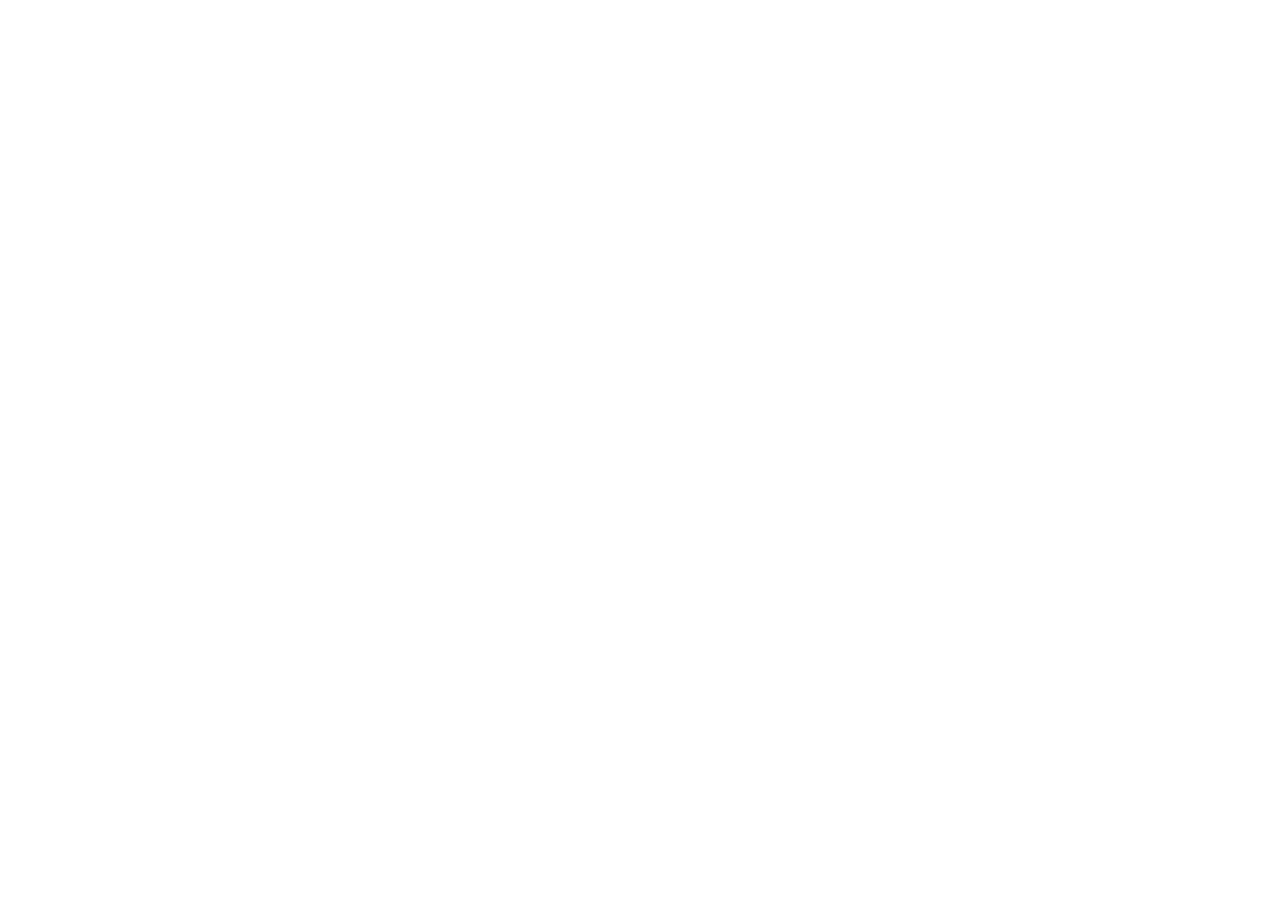
==== index.html @ 8ad17ab9 "Fix closing HTML tag for index.html" ====
<!DOCTYPE html>
    <html lang="en">
    <head>
        <meta charset="UTF-8">
        <meta name="viewport" content="width=device-width, initial-scale=1.0">

        <!--==================== UNICONS ====================-->
        
        
        <!--==================== SWIPER CSS ====================-->
        <link rel="stylesheet" href="">
        
        <!--==================== CSS ====================-->
        <link rel="stylesheet" href="">

        <title>Responsive Portfolio Website</title>
    </head>
    <body>
        <!--==================== HEADER ====================-->
        <header class="header" id="header">
            
        </header>

        <!--==================== MAIN ====================-->
        <main class="main">
            <!--==================== HOME ====================-->
            <section class="home section" id="home">
                
            </section>

            <!--==================== ABOUT ====================-->
            <section class="about section" id="about">
                
            </section>

            <!--==================== SKILLS ====================-->
            <section class="skills section" id="skills">

            </section>

            <!--==================== QUALIFICATION ====================-->
            <section class="qualification section">

            </section>

            <!--==================== SERVICES ====================-->
            <section class="services section" id="services">
                
            </section>

            <!--==================== PORTFOLIO ====================-->
            <section class="portfolio section" id="portfolio">
                
            </section>

            <!--==================== PROJECT IN MIND ====================-->
            <section class="project section">

            </section>

            <!--==================== TESTIMONIAL ====================-->
            <section class="testimonial section">
                
            </section>

            <!--==================== CONTACT ME ====================-->
            <section class="contact section" id="contact">

            </section>
        </main>

        <!--==================== FOOTER ====================-->
        <footer class="footer">
         
        </footer>
        
        <!--==================== SCROLL TOP ====================-->
        

        <!--==================== SWIPER JS ====================-->
        <script src=""></script>

        <!--==================== MAIN JS ====================-->
        <script src=""></script>
    </body>
</html>
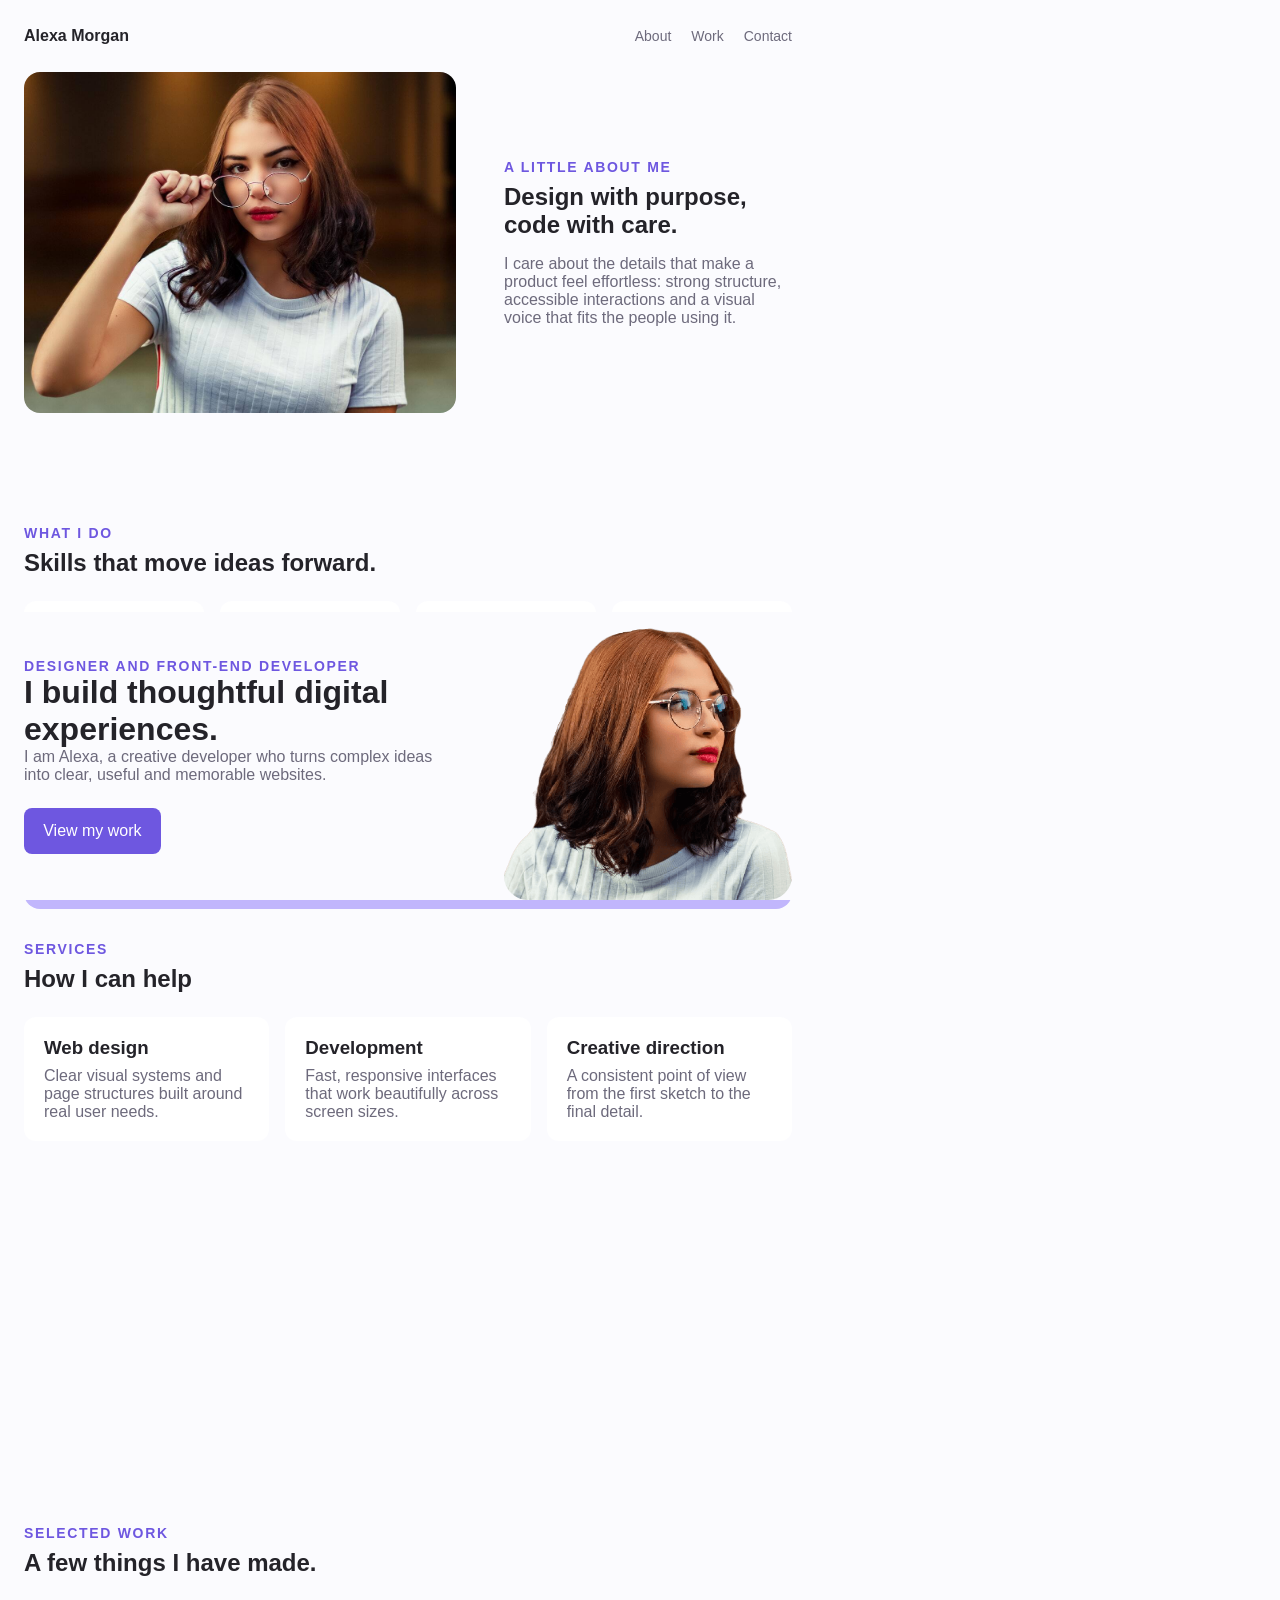
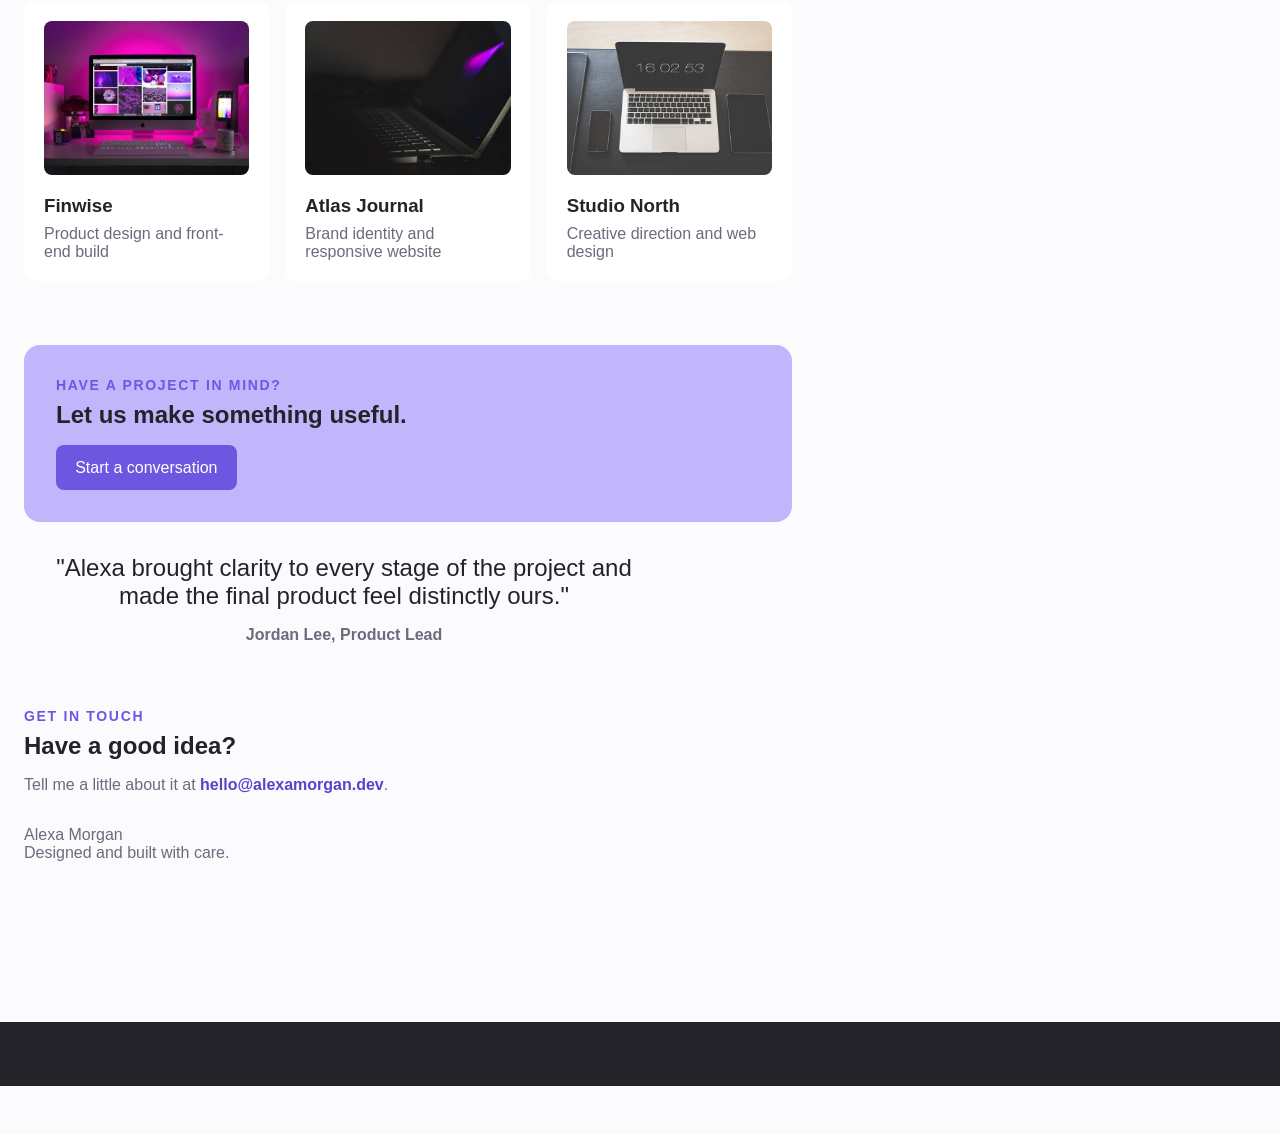
==== commit 4c6fdcc5: "Add sample portfolio page" ====
--- a/index.html
+++ b/index.html
@@ -4,33 +4,33 @@
         <meta charset="UTF-8">
         <meta name="viewport" content="width=device-width, initial-scale=1.0">
 
-        <!--==================== UNICONS ====================-->
-        
-        
         <!--==================== SWIPER CSS ====================-->
-        <link rel="stylesheet" href="">
+        <link rel="stylesheet" href="assets/css/swiper-bundle.min.css">
         
         <!--==================== CSS ====================-->
-        <link rel="stylesheet" href="">
-
+        <link rel="stylesheet" href="assets/css/styles.css">
+            <nav class="nav container">
+                <a class="nav__logo" href="#home">Alexa Morgan</a>
+                <div class="nav__menu"><a href="#about">About</a><a href="#work">Work</a><a href="#contact">Contact</a></div>
+            </nav>
         <title>Responsive Portfolio Website</title>
     </head>
     <body>
         <!--==================== HEADER ====================-->
         <header class="header" id="header">
-            
+                <div class="container home__content"><div><p class="eyebrow">Designer and front-end developer</p><h1>I build thoughtful digital experiences.</h1><p class="intro">I am Alexa, a creative developer who turns complex ideas into clear, useful and memorable websites.</p><a class="button" href="#work">View my work</a></div><img class="home__image" src="assets/img/perfil.png" alt="Portrait of Alexa Morgan"></div>
         </header>
-
+                <div class="container split"><img src="assets/img/about.jpg" alt="Alexa working at a desk"><div><p class="eyebrow">A little about me</p><h2>Design with purpose, code with care.</h2><p>I care about the details that make a product feel effortless: strong structure, accessible interactions and a visual voice that fits the people using it.</p></div></div>
         <!--==================== MAIN ====================-->
         <main class="main">
             <!--==================== HOME ====================-->
             <section class="home section" id="home">
-                
+                    <div class="container"><p class="eyebrow">What I do</p><h2>Skills that move ideas forward.</h2><div class="skill-list"><span>UI design</span><span>Front-end development</span><span>Design systems</span><span>Responsive layouts</span></div></div>
             </section>
-
+                <div class="container callout"><p class="eyebrow">Experience</p><h2>Five years making the web feel more human.</h2><p>From early concepts to polished launches, I collaborate with teams to turn promising ideas into products people enjoy using.</p></div>
             <!--==================== ABOUT ====================-->
             <section class="about section" id="about">
-                
+                <div class="container"><p class="eyebrow">Services</p><h2>How I can help</h2><div class="service-grid"><article><h3>Web design</h3><p>Clear visual systems and page structures built around real user needs.</p></article><article><h3>Development</h3><p>Fast, responsive interfaces that work beautifully across screen sizes.</p></article><article><h3>Creative direction</h3><p>A consistent point of view from the first sketch to the final detail.</p></article></div></div>
             </section>
 
             <!--==================== SKILLS ====================-->
@@ -49,18 +49,18 @@
             </section>
 
             <!--==================== PORTFOLIO ====================-->
-            <section class="portfolio section" id="portfolio">
-                
+            <section class="portfolio section" id="work">
+                <div class="container"><p class="eyebrow">Selected work</p><h2>A few things I have made.</h2><div class="project-grid"><article><img src="assets/img/portfolio1.jpg" alt="Mobile finance dashboard project"><h3>Finwise</h3><p>Product design and front-end build</p></article><article><img src="assets/img/portfolio2.jpg" alt="Travel planning website project"><h3>Atlas Journal</h3><p>Brand identity and responsive website</p></article><article><img src="assets/img/portfolio3.jpg" alt="Creative studio website project"><h3>Studio North</h3><p>Creative direction and web design</p></article></div></div>
             </section>
-
+                <div class="container callout"><p class="eyebrow">Have a project in mind?</p><h2>Let us make something useful.</h2><a class="button" href="#contact">Start a conversation</a></div>
             <!--==================== PROJECT IN MIND ====================-->
             <section class="project section">
-
+                <div class="container quote"><p>"Alexa brought clarity to every stage of the project and made the final product feel distinctly ours."</p><strong>Jordan Lee, Product Lead</strong></div>
             </section>
-
+                <div class="container contact-box"><p class="eyebrow">Get in touch</p><h2>Have a good idea?</h2><p>Tell me a little about it at <a href="mailto:hello@alexamorgan.dev">hello@alexamorgan.dev</a>.</p></div>
             <!--==================== TESTIMONIAL ====================-->
             <section class="testimonial section">
-                
+                    <div class="container"><p>Alexa Morgan</p><p>Designed and built with care.</p></div>
             </section>
 
             <!--==================== CONTACT ME ====================-->
@@ -78,9 +78,9 @@
         
 
         <!--==================== SWIPER JS ====================-->
-        <script src=""></script>
+        <script src="assets/js/swiper-bundle.min.js"></script>
 
         <!--==================== MAIN JS ====================-->
-        <script src=""></script>
+        <script src="assets/js/main.js"></script>
     </body>
 </html>
--- a/assets/css/styles.css
+++ b/assets/css/styles.css
@@ -0,0 +1,257 @@
+/*==================== GOOGLE FONTS ====================*/
+@import url("https://fonts.googleapis.com/css2?family=Poppins:wght@400;500;600&display=swap");
+
+/*==================== VARIABLES CSS ====================*/
+:root {
+    --header-height: 3rem;
+
+    /*========== Colors ==========*/
+    /* Change favorite color */
+    --hue-color: 250; /*Purple 250 - Green 142 - Blue 230 - Pink 340*/
+
+    /* HSL color mode */
+    --first-color: hsl(var(--hue-color), 69%, 61%);
+    --first-color-second: hsl(var(--hue-color), 69%, 61%);
+    --first-color-alt: hsl(var(--hue-color), 57%, 53%);
+    --first-color-lighter: hsl(var(--hue-color), 92%, 85%);
+    --title-color: hsl(var(--hue-color), 8%, 15%);
+    --text-color: hsl(var(--hue-color), 8%, 45%);
+    --text-color-light: hsl(var(--hue-color), 8%, 65%);
+    --input-color: hsl(var(--hue-color), 70%, 96%);
+    --body-color: hsl(var(--hue-color), 60%, 99%);
+    --container-color: #fff;
+    --scroll-bar-color: hsl(var(--hue-color), 12%, 90%);
+    --scroll-thumb-color: hsl(var(--hue-color), 12%, 80%);
+
+    /*========== Font and typography ==========*/
+    --body-font: 'Poppins', sans-serif;
+
+    /* .5rem = 8px, 1rem = 16px, 1.5rem = 24px ... */
+    --big-font-size: 2rem;
+    --h1-font-size: 1.5rem;
+    --h2-font-size: 1.25rem;
+    --h3-font-size: 1.125rem;
+    --normal-font-size: .938rem;
+    --small-font-size: .813rem;
+    --smaller-font-size: .75rem;
+
+    /*========== Font weight ==========*/
+    --font-medium: 500;
+    --font-semi-bold: 600;
+
+    /*========== Margenes Bottom ==========*/
+    /* .25rem = 4px, .5rem = 8px, .75rem = 12px ... */
+    --mb-0-25: .25rem;
+    --mb-0-5: .5rem;
+    --mb-0-75: .75rem;
+    --mb-1: 1rem;
+    --mb-1-5: 1.5rem;
+    --mb-2: 2rem;
+    --mb-2-5: 2.5rem;
+    --mb-3: 3rem;
+
+    /*========== z index ==========*/
+    --z-tooltip: 10;
+    --z-fixed: 100;
+    --z-modal: 1000;
+}
+
+/* Font size for large devices */
+@media screen and (min-width: 968px) {
+    :root {
+        --big-font-size: 3rem;
+        --h1-font-size: 2.25rem;
+        --h2-font-size: 1.5rem;
+        --h3-font-size: 1.25rem;
+        --normal-font-size: 1rem;
+        --small-font-size: .875rem;
+        --smaller-font-size: .813rem;
+    }
+}
+
+/*========== Variables Dark theme ==========*/
+
+
+/*========== Button Dark/Light ==========*/
+
+
+/*==================== BASE ====================*/
+* {
+  box-sizing: border-box;
+  padding: 0;
+  margin: 0;
+}
+
+html {
+  scroll-behavior: smooth;
+}
+
+body {
+  margin: 0 0 var(--header-height) 0;
+  font-family: var(--body-font);
+  font-size: var(--normal-font-size);
+  background-color: var(--body-color);
+  color: var(--text-color);
+}
+
+h1, h2, h3, h4 {
+  color: var(--title-color);
+  font-weight: var(--font-semi-bold);
+}
+
+ul {
+  list-style: none;
+}
+
+a {
+  text-decoration: none;
+}
+
+img {
+  max-width: 100%;
+  height: auto;
+}
+
+/*==================== REUSABLE CSS CLASSES ====================*/
+.section {
+  padding: 2rem 0 4rem;
+}
+
+.section__title {
+  font-size: var(--h1-font-size);
+  color: var(--title-color);
+}
+
+.section__subtitle {
+  display: block;
+  font-size: var(--small-font-size);
+  margin-bottom: var(--mb-3);
+}
+
+.section__title, 
+.section__subtitle {
+  text-align: center;
+}
+
+/*==================== LAYOUT ====================*/
+.container {
+  max-width: 768px;
+  margin-left: var(--mb-1-5);
+  margin-right: var(--mb-1-5);
+}
+
+.grid {
+  display: grid;
+  gap: 1.5rem;
+}
+
+.header {
+  width: 100%;
+  position: fixed;
+  bottom: 0;
+  left: 0;
+  z-index: var(--z-fixed);
+  background-color: var(--body-color);
+}
+
+.nav { display: flex; align-items: center; justify-content: space-between; min-height: 4.5rem; }
+.nav__logo { color: var(--title-color); font-weight: var(--font-semi-bold); }
+.nav__menu { display: flex; gap: 1.25rem; }
+.nav__menu a { color: var(--text-color); font-size: var(--small-font-size); }
+.home { padding-top: 7rem; }
+.home__content, .split { display: grid; grid-template-columns: 1.2fr .8fr; align-items: center; gap: 3rem; }
+.home h1 { max-width: 12ch; font-size: clamp(2.5rem, 7vw, 5rem); line-height: 1.04; margin: .5rem 0 1rem; }
+.intro { max-width: 34rem; margin-bottom: 1.5rem; }
+.eyebrow { color: var(--first-color); font-size: var(--small-font-size); font-weight: var(--font-semi-bold); text-transform: uppercase; letter-spacing: .12em; }
+.home__image { width: min(100%, 20rem); justify-self: end; border-radius: 1.5rem; }
+.button { display: inline-block; padding: .85rem 1.2rem; border-radius: .5rem; color: #fff; background: var(--first-color); font-weight: var(--font-medium); }
+.split img { width: 100%; border-radius: 1rem; }
+.split h2, .container > h2 { margin: .5rem 0 1rem; }
+.skill-list, .service-grid, .project-grid { display: grid; gap: 1rem; margin-top: 1.5rem; }
+.skill-list { grid-template-columns: repeat(4, 1fr); }
+.skill-list span, .service-grid article, .project-grid article { padding: 1.25rem; background: var(--container-color); border-radius: .75rem; }
+.service-grid { grid-template-columns: repeat(3, 1fr); }
+.service-grid h3, .project-grid h3 { margin-bottom: .5rem; }
+.project-grid { grid-template-columns: repeat(3, 1fr); }
+.project-grid img { width: 100%; aspect-ratio: 4 / 3; object-fit: cover; border-radius: .5rem; margin-bottom: 1rem; }
+.callout { padding: 2rem; border-radius: 1rem; background: var(--first-color-lighter); }
+.callout h2 { margin: .5rem 0 1rem; }
+.quote { text-align: center; max-width: 40rem; }
+.quote p { color: var(--title-color); font-size: var(--h2-font-size); margin-bottom: 1rem; }
+.contact-box a { color: var(--first-color-alt); font-weight: var(--font-semi-bold); }
+.footer { padding: 2rem 0; background: var(--title-color); color: #fff; }
+.footer .container { display: flex; justify-content: space-between; gap: 1rem; }
+
+@media screen and (max-width: 767px) {
+  .nav__menu { gap: .75rem; }
+  .home__content, .split { grid-template-columns: 1fr; }
+  .home__image { justify-self: start; max-width: 16rem; }
+  .skill-list, .service-grid, .project-grid { grid-template-columns: 1fr; }
+  .footer .container { display: block; }
+}
+
+/*==================== NAV ====================*/
+
+
+/* show menu */
+
+
+/* Active link */
+
+
+/* Change background header */
+
+
+/*==================== HOME ====================*/
+
+
+/*==================== BUTTONS ====================*/
+
+
+/*==================== ABOUT ====================*/
+
+
+/*==================== SKILLS ====================*/
+
+
+/*==================== QUALIFICATION ====================*/
+
+
+/*==================== SERVICES ====================*/
+
+
+/* Active Modal */
+
+
+/*==================== PORTFOLIO ====================*/
+
+
+/*==================== PROJECT IN MIND ====================*/
+
+
+/*==================== TESTIMONIAL ====================*/
+
+
+/*==================== CONTACT ME ====================*/
+
+
+/*==================== FOOTER ====================*/
+
+
+/*========== SCROLL UP ==========*/
+
+
+/* Show scroll */
+
+
+/*========== SCROLL BAR ==========*/
+
+
+/*==================== MEDIA QUERIES ====================*/
+/* For small devices */
+
+
+/* For medium devices */
+
+
+/* For large devices */
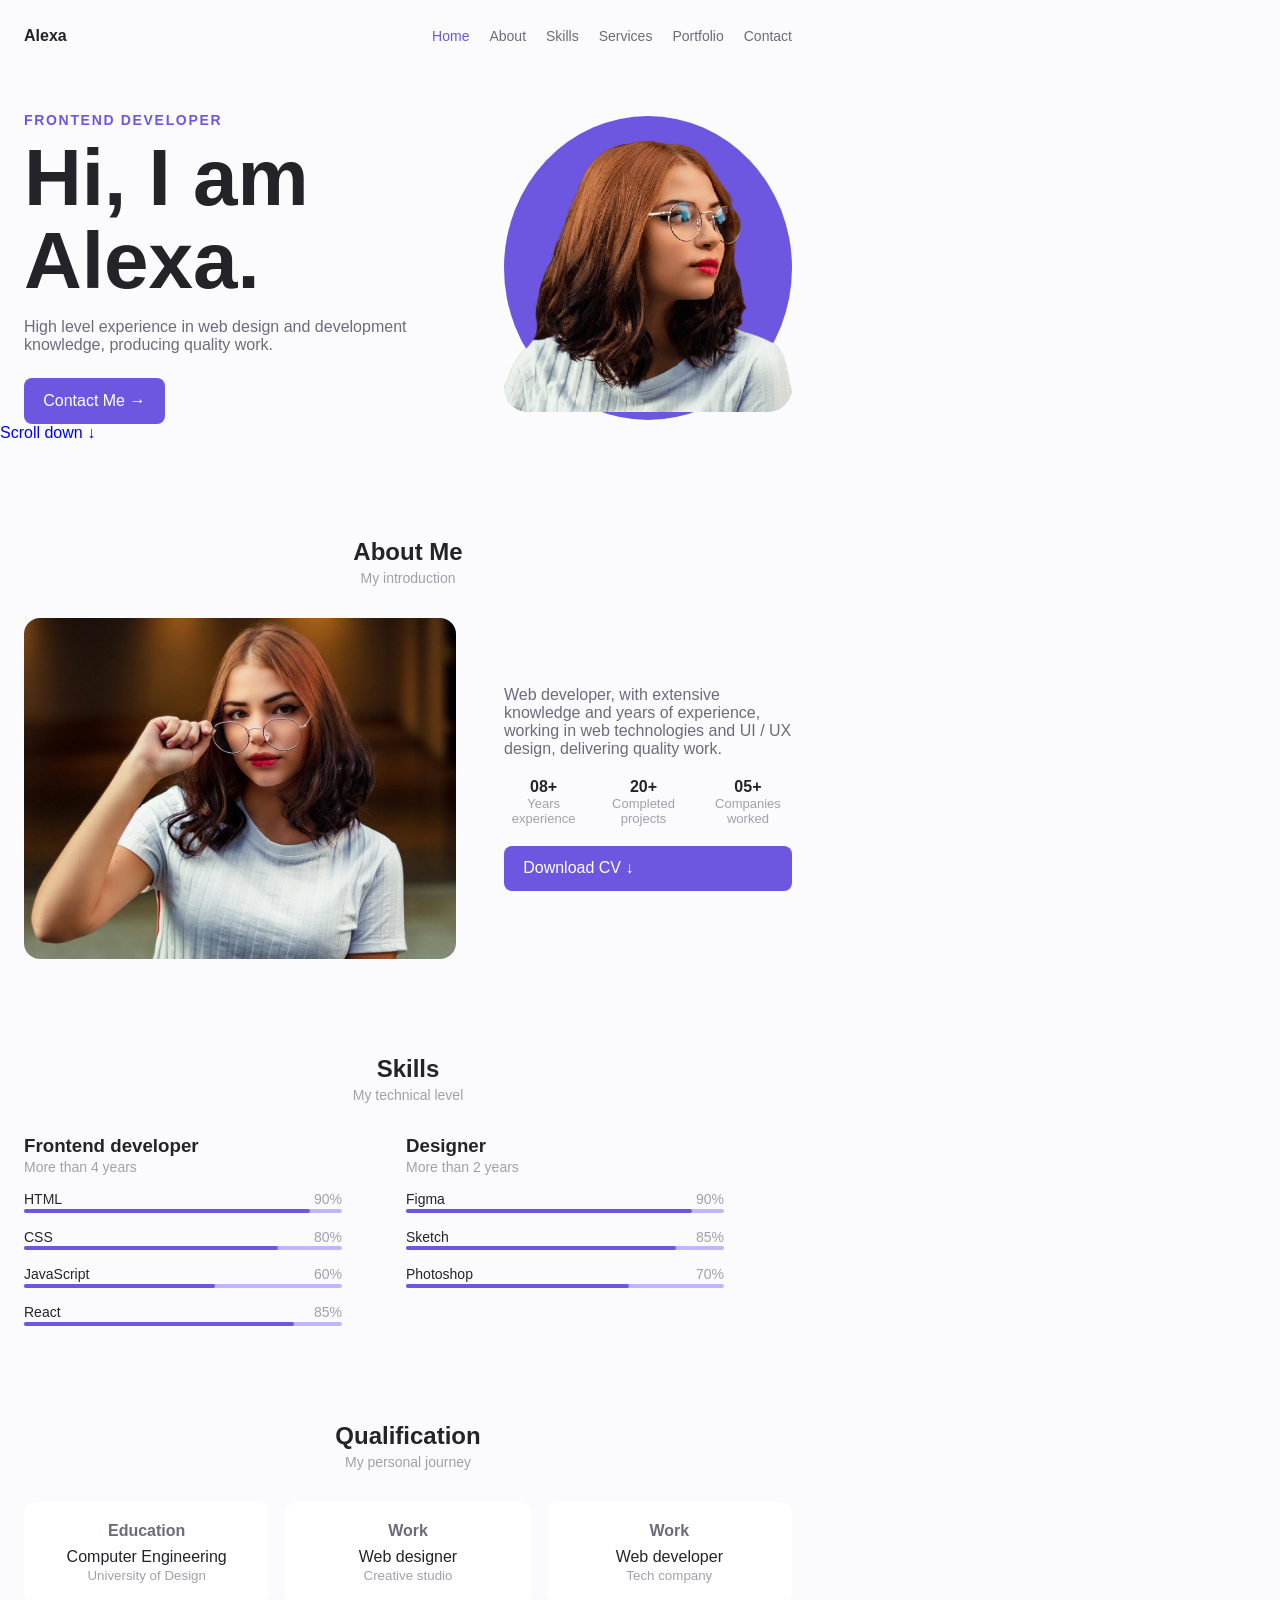
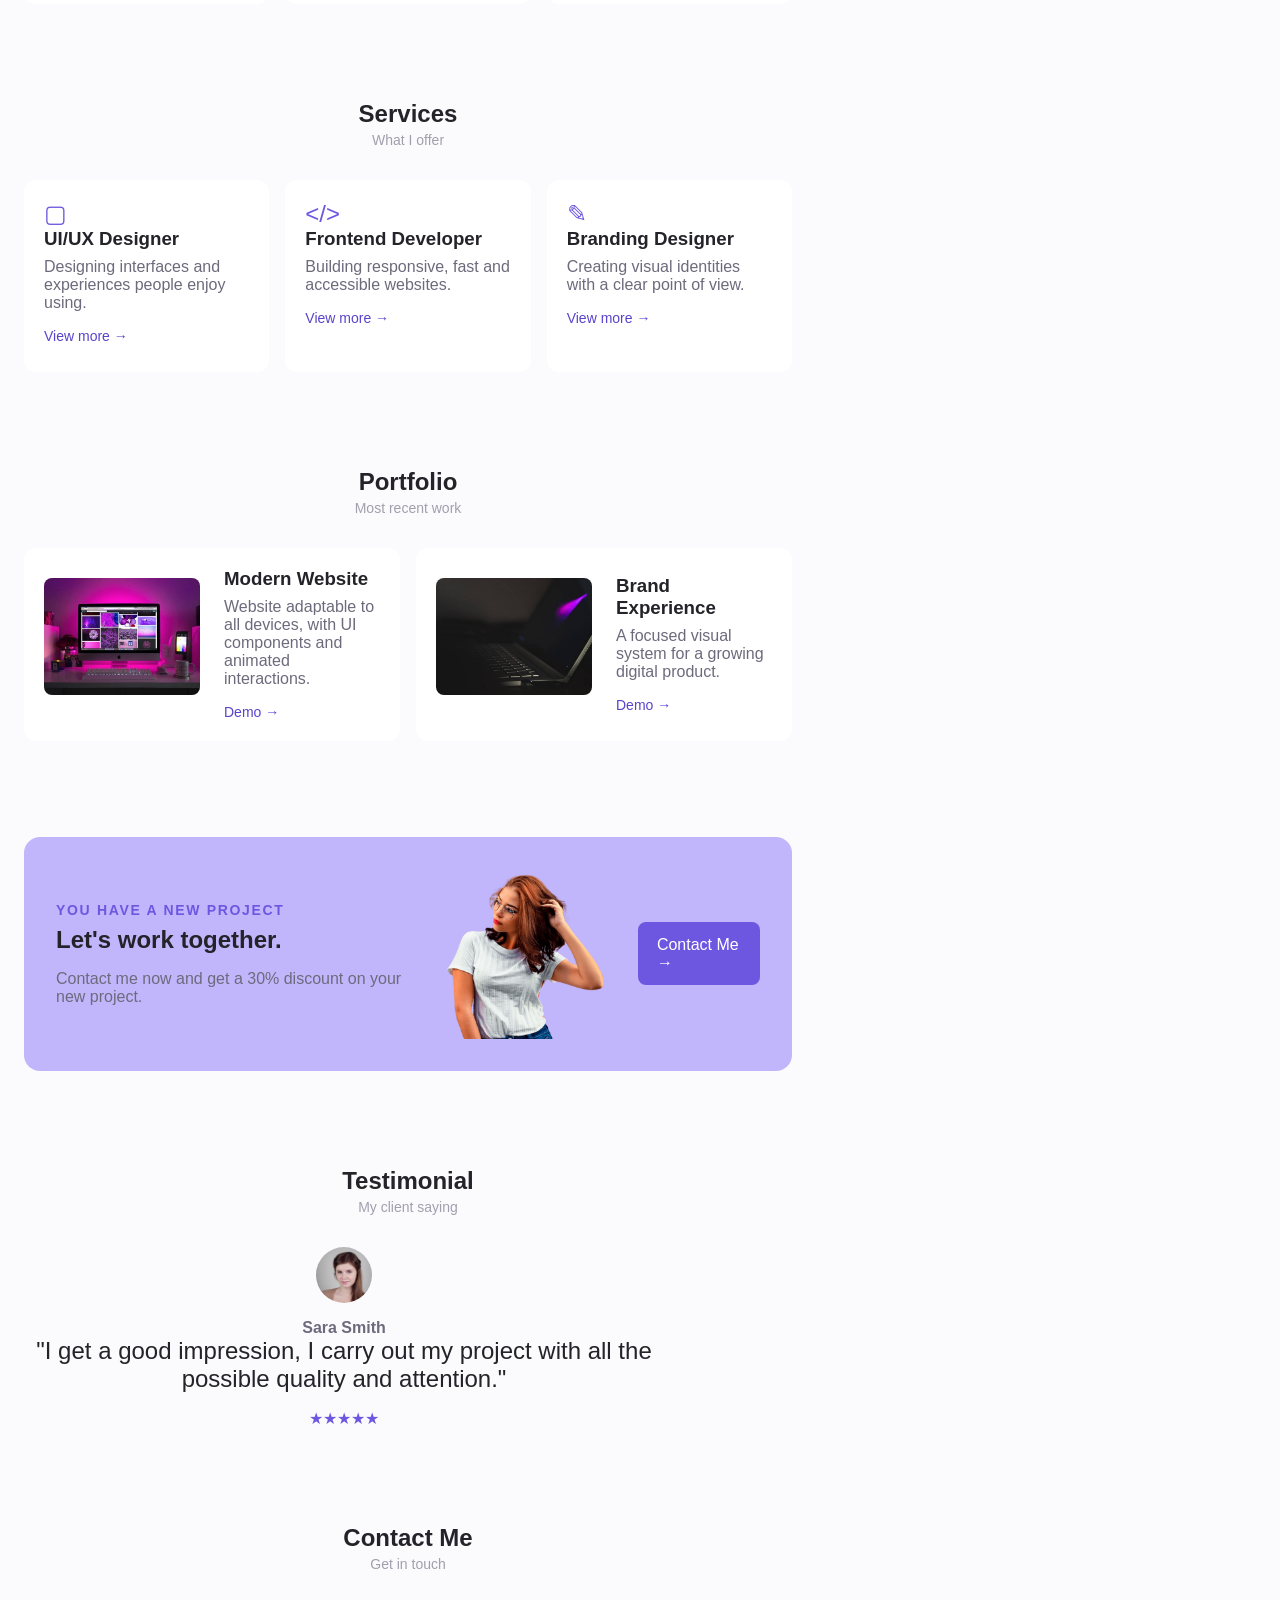
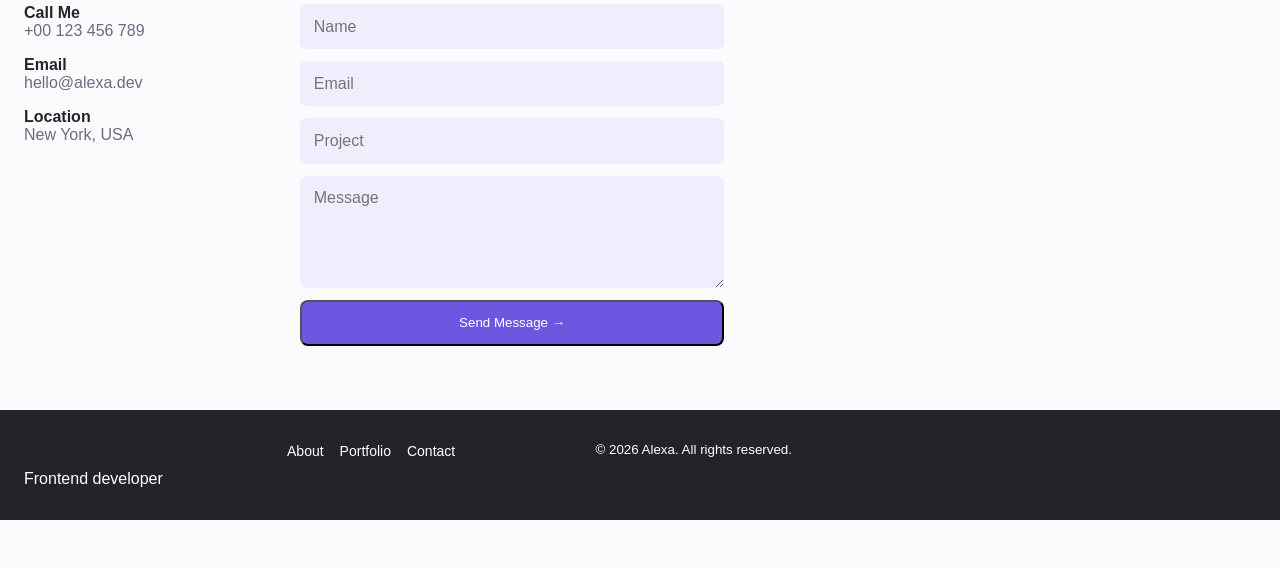
==== commit a4486901: "Match portfolio layout to preview" ====
--- a/index.html
+++ b/index.html
@@ -1,86 +1,26 @@
 <!DOCTYPE html>
-    <html lang="en">
-    <head>
-        <meta charset="UTF-8">
-        <meta name="viewport" content="width=device-width, initial-scale=1.0">
-
-        <!--==================== SWIPER CSS ====================-->
-        <link rel="stylesheet" href="assets/css/swiper-bundle.min.css">
-        
-        <!--==================== CSS ====================-->
-        <link rel="stylesheet" href="assets/css/styles.css">
-            <nav class="nav container">
-                <a class="nav__logo" href="#home">Alexa Morgan</a>
-                <div class="nav__menu"><a href="#about">About</a><a href="#work">Work</a><a href="#contact">Contact</a></div>
-            </nav>
-        <title>Responsive Portfolio Website</title>
-    </head>
-    <body>
-        <!--==================== HEADER ====================-->
-        <header class="header" id="header">
-                <div class="container home__content"><div><p class="eyebrow">Designer and front-end developer</p><h1>I build thoughtful digital experiences.</h1><p class="intro">I am Alexa, a creative developer who turns complex ideas into clear, useful and memorable websites.</p><a class="button" href="#work">View my work</a></div><img class="home__image" src="assets/img/perfil.png" alt="Portrait of Alexa Morgan"></div>
-        </header>
-                <div class="container split"><img src="assets/img/about.jpg" alt="Alexa working at a desk"><div><p class="eyebrow">A little about me</p><h2>Design with purpose, code with care.</h2><p>I care about the details that make a product feel effortless: strong structure, accessible interactions and a visual voice that fits the people using it.</p></div></div>
-        <!--==================== MAIN ====================-->
-        <main class="main">
-            <!--==================== HOME ====================-->
-            <section class="home section" id="home">
-                    <div class="container"><p class="eyebrow">What I do</p><h2>Skills that move ideas forward.</h2><div class="skill-list"><span>UI design</span><span>Front-end development</span><span>Design systems</span><span>Responsive layouts</span></div></div>
-            </section>
-                <div class="container callout"><p class="eyebrow">Experience</p><h2>Five years making the web feel more human.</h2><p>From early concepts to polished launches, I collaborate with teams to turn promising ideas into products people enjoy using.</p></div>
-            <!--==================== ABOUT ====================-->
-            <section class="about section" id="about">
-                <div class="container"><p class="eyebrow">Services</p><h2>How I can help</h2><div class="service-grid"><article><h3>Web design</h3><p>Clear visual systems and page structures built around real user needs.</p></article><article><h3>Development</h3><p>Fast, responsive interfaces that work beautifully across screen sizes.</p></article><article><h3>Creative direction</h3><p>A consistent point of view from the first sketch to the final detail.</p></article></div></div>
-            </section>
-
-            <!--==================== SKILLS ====================-->
-            <section class="skills section" id="skills">
-
-            </section>
-
-            <!--==================== QUALIFICATION ====================-->
-            <section class="qualification section">
-
-            </section>
-
-            <!--==================== SERVICES ====================-->
-            <section class="services section" id="services">
-                
-            </section>
-
-            <!--==================== PORTFOLIO ====================-->
-            <section class="portfolio section" id="work">
-                <div class="container"><p class="eyebrow">Selected work</p><h2>A few things I have made.</h2><div class="project-grid"><article><img src="assets/img/portfolio1.jpg" alt="Mobile finance dashboard project"><h3>Finwise</h3><p>Product design and front-end build</p></article><article><img src="assets/img/portfolio2.jpg" alt="Travel planning website project"><h3>Atlas Journal</h3><p>Brand identity and responsive website</p></article><article><img src="assets/img/portfolio3.jpg" alt="Creative studio website project"><h3>Studio North</h3><p>Creative direction and web design</p></article></div></div>
-            </section>
-                <div class="container callout"><p class="eyebrow">Have a project in mind?</p><h2>Let us make something useful.</h2><a class="button" href="#contact">Start a conversation</a></div>
-            <!--==================== PROJECT IN MIND ====================-->
-            <section class="project section">
-                <div class="container quote"><p>"Alexa brought clarity to every stage of the project and made the final product feel distinctly ours."</p><strong>Jordan Lee, Product Lead</strong></div>
-            </section>
-                <div class="container contact-box"><p class="eyebrow">Get in touch</p><h2>Have a good idea?</h2><p>Tell me a little about it at <a href="mailto:hello@alexamorgan.dev">hello@alexamorgan.dev</a>.</p></div>
-            <!--==================== TESTIMONIAL ====================-->
-            <section class="testimonial section">
-                    <div class="container"><p>Alexa Morgan</p><p>Designed and built with care.</p></div>
-            </section>
-
-            <!--==================== CONTACT ME ====================-->
-            <section class="contact section" id="contact">
-
-            </section>
-        </main>
-
-        <!--==================== FOOTER ====================-->
-        <footer class="footer">
-         
-        </footer>
-        
-        <!--==================== SCROLL TOP ====================-->
-        
-
-        <!--==================== SWIPER JS ====================-->
-        <script src="assets/js/swiper-bundle.min.js"></script>
-
-        <!--==================== MAIN JS ====================-->
-        <script src="assets/js/main.js"></script>
-    </body>
+<html lang="en">
+<head>
+    <meta charset="UTF-8">
+    <meta name="viewport" content="width=device-width, initial-scale=1.0">
+    <link rel="stylesheet" href="assets/css/swiper-bundle.min.css">
+    <link rel="stylesheet" href="assets/css/styles.css">
+    <title>Alexa | Portfolio</title>
+</head>
+<body>
+    <header class="header" id="header"><nav class="nav container"><a class="nav__logo" href="#home">Alexa</a><div class="nav__menu"><a class="active-link" href="#home">Home</a><a href="#about">About</a><a href="#skills">Skills</a><a href="#services">Services</a><a href="#portfolio">Portfolio</a><a href="#contact">Contact</a></div></nav></header>
+    <main>
+        <section class="home section" id="home"><div class="container home__content"><div class="home__copy"><p class="eyebrow">Frontend developer</p><h1>Hi, I am Alexa.</h1><p class="intro">High level experience in web design and development knowledge, producing quality work.</p><a class="button" href="#contact">Contact Me <span aria-hidden="true">&#8594;</span></a></div><div class="home__visual"><img class="home__image" src="assets/img/perfil.png" alt="Alexa smiling"></div></div><a class="scroll-link" href="#about">Scroll down <span aria-hidden="true">&#8595;</span></a></section>
+        <section class="about section" id="about"><div class="container section-heading"><h2>About Me</h2><p>My introduction</p></div><div class="container split"><img src="assets/img/about.jpg" alt="Alexa working at a desk"><div class="about__copy"><p>Web developer, with extensive knowledge and years of experience, working in web technologies and UI / UX design, delivering quality work.</p><div class="stats"><strong>08+<small>Years experience</small></strong><strong>20+<small>Completed projects</small></strong><strong>05+<small>Companies worked</small></strong></div><a class="button" href="assets/pdf/Alexa-Cv.pdf">Download CV <span aria-hidden="true">&#8595;</span></a></div></div></section>
+        <section class="skills section" id="skills"><div class="container section-heading"><h2>Skills</h2><p>My technical level</p></div><div class="container skill-columns"><div><h3>Frontend developer</h3><p class="muted">More than 4 years</p><div class="skill"><span>HTML</span><b>90%</b><i style="width:90%"></i></div><div class="skill"><span>CSS</span><b>80%</b><i style="width:80%"></i></div><div class="skill"><span>JavaScript</span><b>60%</b><i style="width:60%"></i></div><div class="skill"><span>React</span><b>85%</b><i style="width:85%"></i></div></div><div><h3>Designer</h3><p class="muted">More than 2 years</p><div class="skill"><span>Figma</span><b>90%</b><i style="width:90%"></i></div><div class="skill"><span>Sketch</span><b>85%</b><i style="width:85%"></i></div><div class="skill"><span>Photoshop</span><b>70%</b><i style="width:70%"></i></div></div></div></section>
+        <section class="qualification section"><div class="container section-heading"><h2>Qualification</h2><p>My personal journey</p></div><div class="container timeline"><div><strong>Education</strong><p>Computer Engineering</p><small>University of Design</small></div><div><strong>Work</strong><p>Web designer</p><small>Creative studio</small></div><div><strong>Work</strong><p>Web developer</p><small>Tech company</small></div></div></section>
+        <section class="services section" id="services"><div class="container section-heading"><h2>Services</h2><p>What I offer</p></div><div class="container service-grid"><article><span class="service-icon">&#9634;</span><h3>UI/UX Designer</h3><p>Designing interfaces and experiences people enjoy using.</p><a href="#contact">View more &#8594;</a></article><article><span class="service-icon">&#60;/&#62;</span><h3>Frontend Developer</h3><p>Building responsive, fast and accessible websites.</p><a href="#contact">View more &#8594;</a></article><article><span class="service-icon">&#9998;</span><h3>Branding Designer</h3><p>Creating visual identities with a clear point of view.</p><a href="#contact">View more &#8594;</a></article></div></section>
+        <section class="portfolio section" id="portfolio"><div class="container section-heading"><h2>Portfolio</h2><p>Most recent work</p></div><div class="container project-grid"><article><img src="assets/img/portfolio1.jpg" alt="Modern website project"><div><h3>Modern Website</h3><p>Website adaptable to all devices, with UI components and animated interactions.</p><a href="#contact">Demo &#8594;</a></div></article><article><img src="assets/img/portfolio2.jpg" alt="Brand design project"><div><h3>Brand Experience</h3><p>A focused visual system for a growing digital product.</p><a href="#contact">Demo &#8594;</a></div></article></div></section>
+        <section class="project section"><div class="container callout"><div><p class="eyebrow">You have a new project</p><h2>Let's work together.</h2><p>Contact me now and get a 30% discount on your new project.</p></div><img src="assets/img/project.png" alt="Alexa holding a laptop"><a class="button" href="#contact">Contact Me <span aria-hidden="true">&#8594;</span></a></div></section>
+        <section class="testimonial section"><div class="container section-heading"><h2>Testimonial</h2><p>My client saying</p></div><div class="container quote"><img src="assets/img/testimonial1.jpg" alt="Sara Smith"><div><strong>Sara Smith</strong><p>"I get a good impression, I carry out my project with all the possible quality and attention."</p><span>★★★★★</span></div></div></section>
+        <section class="contact section" id="contact"><div class="container section-heading"><h2>Contact Me</h2><p>Get in touch</p></div><div class="container contact-layout"><div><p><strong>Call Me</strong><br>+00 123 456 789</p><p><strong>Email</strong><br>hello@alexa.dev</p><p><strong>Location</strong><br>New York, USA</p></div><form><input type="text" placeholder="Name"><input type="email" placeholder="Email"><input type="text" placeholder="Project"><textarea placeholder="Message"></textarea><button class="button" type="submit">Send Message &#8594;</button></form></div></section>
+    </main>
+    <footer class="footer"><div class="container"><div><h2>Alexa</h2><p>Frontend developer</p></div><div><a href="#about">About</a><a href="#portfolio">Portfolio</a><a href="#contact">Contact</a></div><small>&copy; 2026 Alexa. All rights reserved.</small></div></footer>
+    <script src="assets/js/swiper-bundle.min.js"></script><script src="assets/js/main.js"></script>
+</body>
 </html>
--- a/assets/css/styles.css
+++ b/assets/css/styles.css
@@ -148,7 +148,7 @@
 .header {
   width: 100%;
   position: fixed;
-  bottom: 0;
+  top: 0;
   left: 0;
   z-index: var(--z-fixed);
   background-color: var(--body-color);
@@ -158,26 +158,59 @@
 .nav__logo { color: var(--title-color); font-weight: var(--font-semi-bold); }
 .nav__menu { display: flex; gap: 1.25rem; }
 .nav__menu a { color: var(--text-color); font-size: var(--small-font-size); }
+.nav__menu .active-link { color: var(--first-color); }
 .home { padding-top: 7rem; }
 .home__content, .split { display: grid; grid-template-columns: 1.2fr .8fr; align-items: center; gap: 3rem; }
+.home__visual { display: grid; place-items: center; min-height: 19rem; border-radius: 50%; background: var(--first-color); }
 .home h1 { max-width: 12ch; font-size: clamp(2.5rem, 7vw, 5rem); line-height: 1.04; margin: .5rem 0 1rem; }
 .intro { max-width: 34rem; margin-bottom: 1.5rem; }
 .eyebrow { color: var(--first-color); font-size: var(--small-font-size); font-weight: var(--font-semi-bold); text-transform: uppercase; letter-spacing: .12em; }
 .home__image { width: min(100%, 20rem); justify-self: end; border-radius: 1.5rem; }
 .button { display: inline-block; padding: .85rem 1.2rem; border-radius: .5rem; color: #fff; background: var(--first-color); font-weight: var(--font-medium); }
 .split img { width: 100%; border-radius: 1rem; }
-.split h2, .container > h2 { margin: .5rem 0 1rem; }
+.section-heading { text-align: center; margin-bottom: 2rem; }
+.section-heading h2 { margin-bottom: .25rem; }
+.section-heading p, .muted { color: var(--text-color-light); font-size: var(--small-font-size); }
+.about__copy { display: grid; gap: 1.25rem; }
+.stats { display: flex; justify-content: space-between; gap: 1rem; }
+.stats strong { color: var(--title-color); text-align: center; }
+.stats small { display: block; color: var(--text-color-light); font-size: var(--smaller-font-size); font-weight: 400; }
+.skill-columns { display: grid; grid-template-columns: 1fr 1fr; gap: 4rem; max-width: 700px; }
+.skill-columns h3 { margin-bottom: .15rem; }
+.skill { position: relative; display: flex; justify-content: space-between; padding: 1rem 0 .35rem; color: var(--title-color); font-size: var(--small-font-size); }
+.skill i { position: absolute; bottom: 0; left: 0; height: 4px; background: var(--first-color); border-radius: 2px; }
+.skill:after { content: ""; position: absolute; left: 0; right: 0; bottom: 0; height: 4px; background: var(--first-color-lighter); border-radius: 2px; z-index: -1; }
+.skill b { font-weight: 400; color: var(--text-color-light); }
+.timeline { display: grid; grid-template-columns: repeat(3, 1fr); gap: 1rem; text-align: center; }
+.timeline div { padding: 1.25rem; background: var(--container-color); border-radius: .75rem; }
+.timeline p { margin-top: .5rem; color: var(--title-color); }
+.timeline small { color: var(--text-color-light); }
 .skill-list, .service-grid, .project-grid { display: grid; gap: 1rem; margin-top: 1.5rem; }
 .skill-list { grid-template-columns: repeat(4, 1fr); }
 .skill-list span, .service-grid article, .project-grid article { padding: 1.25rem; background: var(--container-color); border-radius: .75rem; }
 .service-grid { grid-template-columns: repeat(3, 1fr); }
+.service-grid article { min-height: 12rem; }
+.service-icon { color: var(--first-color); font-size: 1.5rem; }
+.service-grid article a, .project-grid article a { display: inline-block; margin-top: 1rem; color: var(--first-color-alt); font-size: var(--small-font-size); }
 .service-grid h3, .project-grid h3 { margin-bottom: .5rem; }
-.project-grid { grid-template-columns: repeat(3, 1fr); }
+.project-grid { grid-template-columns: repeat(2, 1fr); }
+.project-grid article { display: grid; grid-template-columns: 1fr 1fr; align-items: center; gap: 1.5rem; }
 .project-grid img { width: 100%; aspect-ratio: 4 / 3; object-fit: cover; border-radius: .5rem; margin-bottom: 1rem; }
 .callout { padding: 2rem; border-radius: 1rem; background: var(--first-color-lighter); }
 .callout h2 { margin: .5rem 0 1rem; }
+.callout { display: flex; align-items: center; justify-content: space-between; gap: 2rem; }
+.callout img { width: 10rem; align-self: end; }
 .quote { text-align: center; max-width: 40rem; }
+.quote img { width: 3.5rem; height: 3.5rem; object-fit: cover; border-radius: 50%; margin-bottom: .75rem; }
 .quote p { color: var(--title-color); font-size: var(--h2-font-size); margin-bottom: 1rem; }
+.quote span { color: var(--first-color); }
+.contact-layout { display: grid; grid-template-columns: .7fr 1.3fr; gap: 3rem; max-width: 700px; }
+.contact-layout p { margin-bottom: 1rem; }
+.contact-layout strong { color: var(--title-color); }
+form { display: grid; gap: .75rem; }
+input, textarea { width: 100%; padding: .85rem; border: 0; border-radius: .4rem; background: var(--input-color); font: inherit; }
+textarea { min-height: 7rem; resize: vertical; }
+.footer a { color: #fff; margin-right: 1rem; font-size: var(--small-font-size); }
 .contact-box a { color: var(--first-color-alt); font-weight: var(--font-semi-bold); }
 .footer { padding: 2rem 0; background: var(--title-color); color: #fff; }
 .footer .container { display: flex; justify-content: space-between; gap: 1rem; }
@@ -186,7 +219,9 @@
   .nav__menu { gap: .75rem; }
   .home__content, .split { grid-template-columns: 1fr; }
   .home__image { justify-self: start; max-width: 16rem; }
-  .skill-list, .service-grid, .project-grid { grid-template-columns: 1fr; }
+  .skill-columns, .timeline, .service-grid, .project-grid, .contact-layout { grid-template-columns: 1fr; }
+  .project-grid article { grid-template-columns: 1fr; }
+  .callout { display: block; }
   .footer .container { display: block; }
 }
 
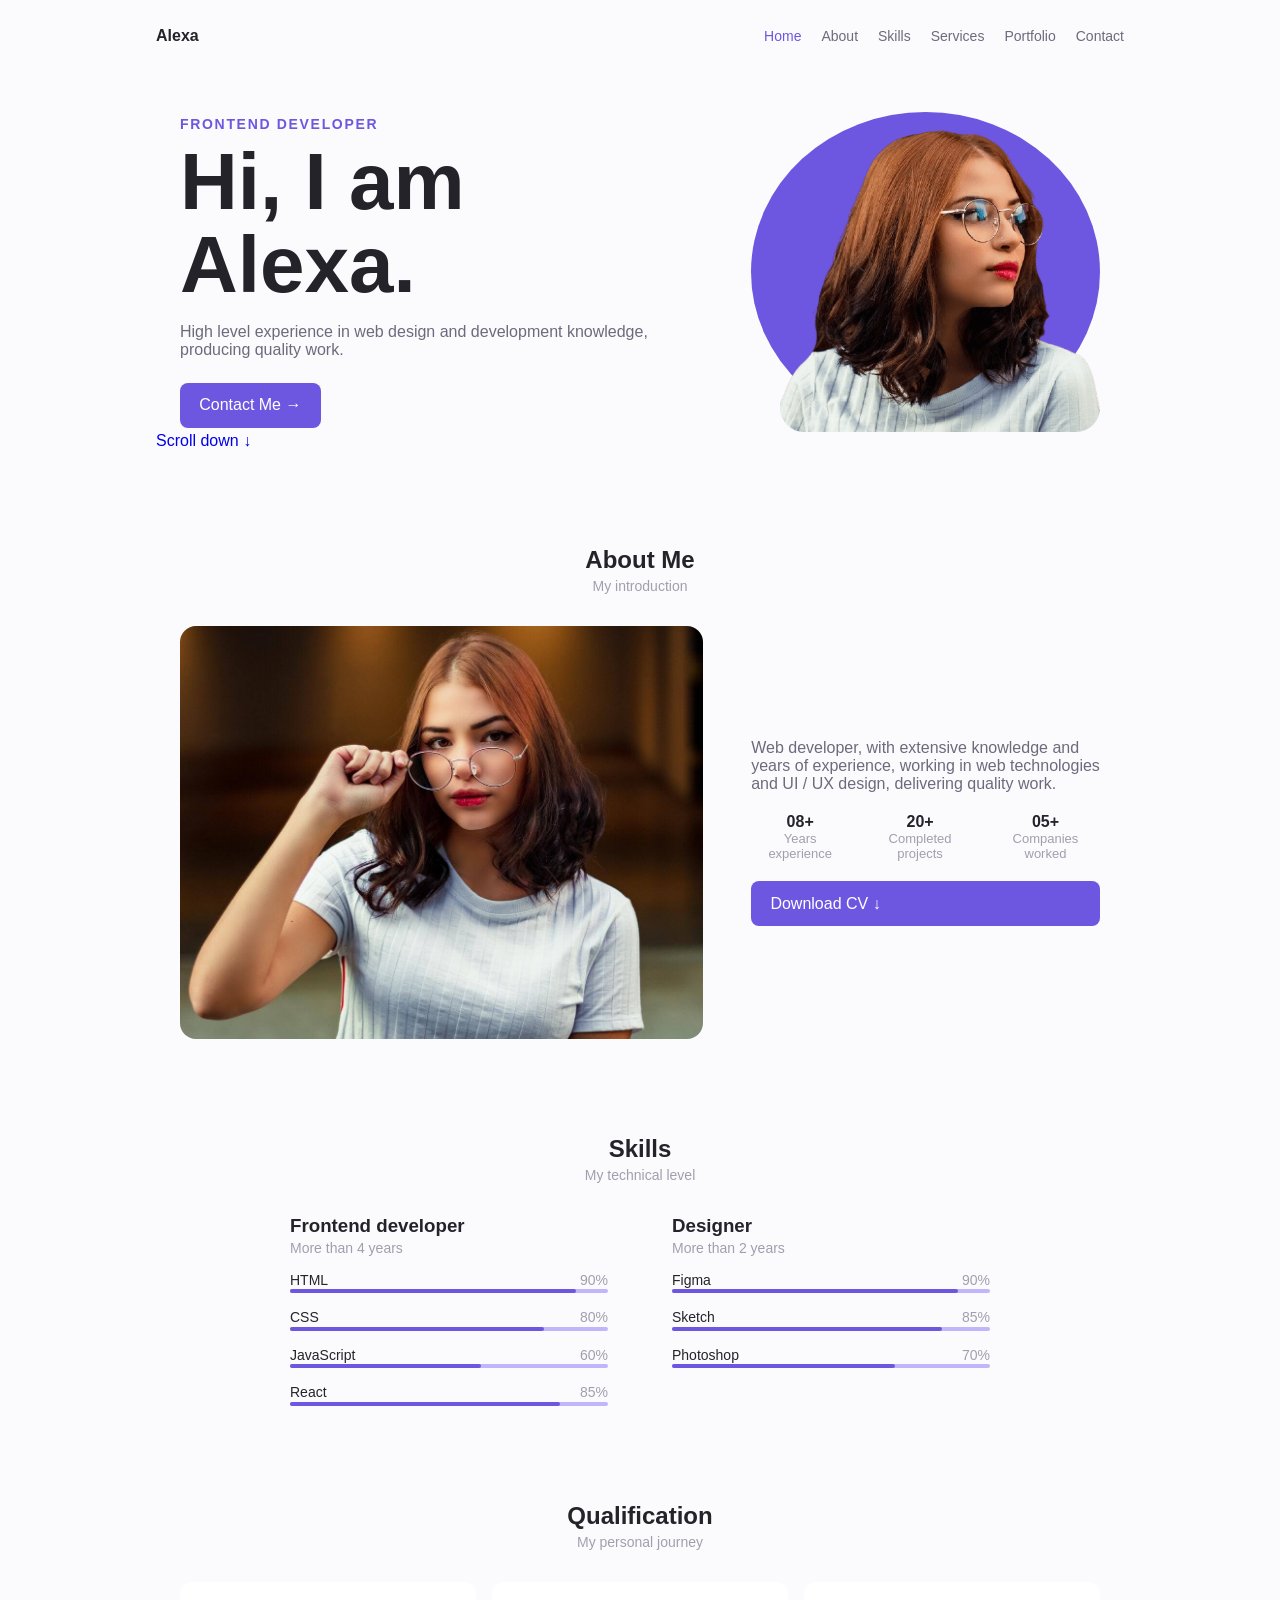
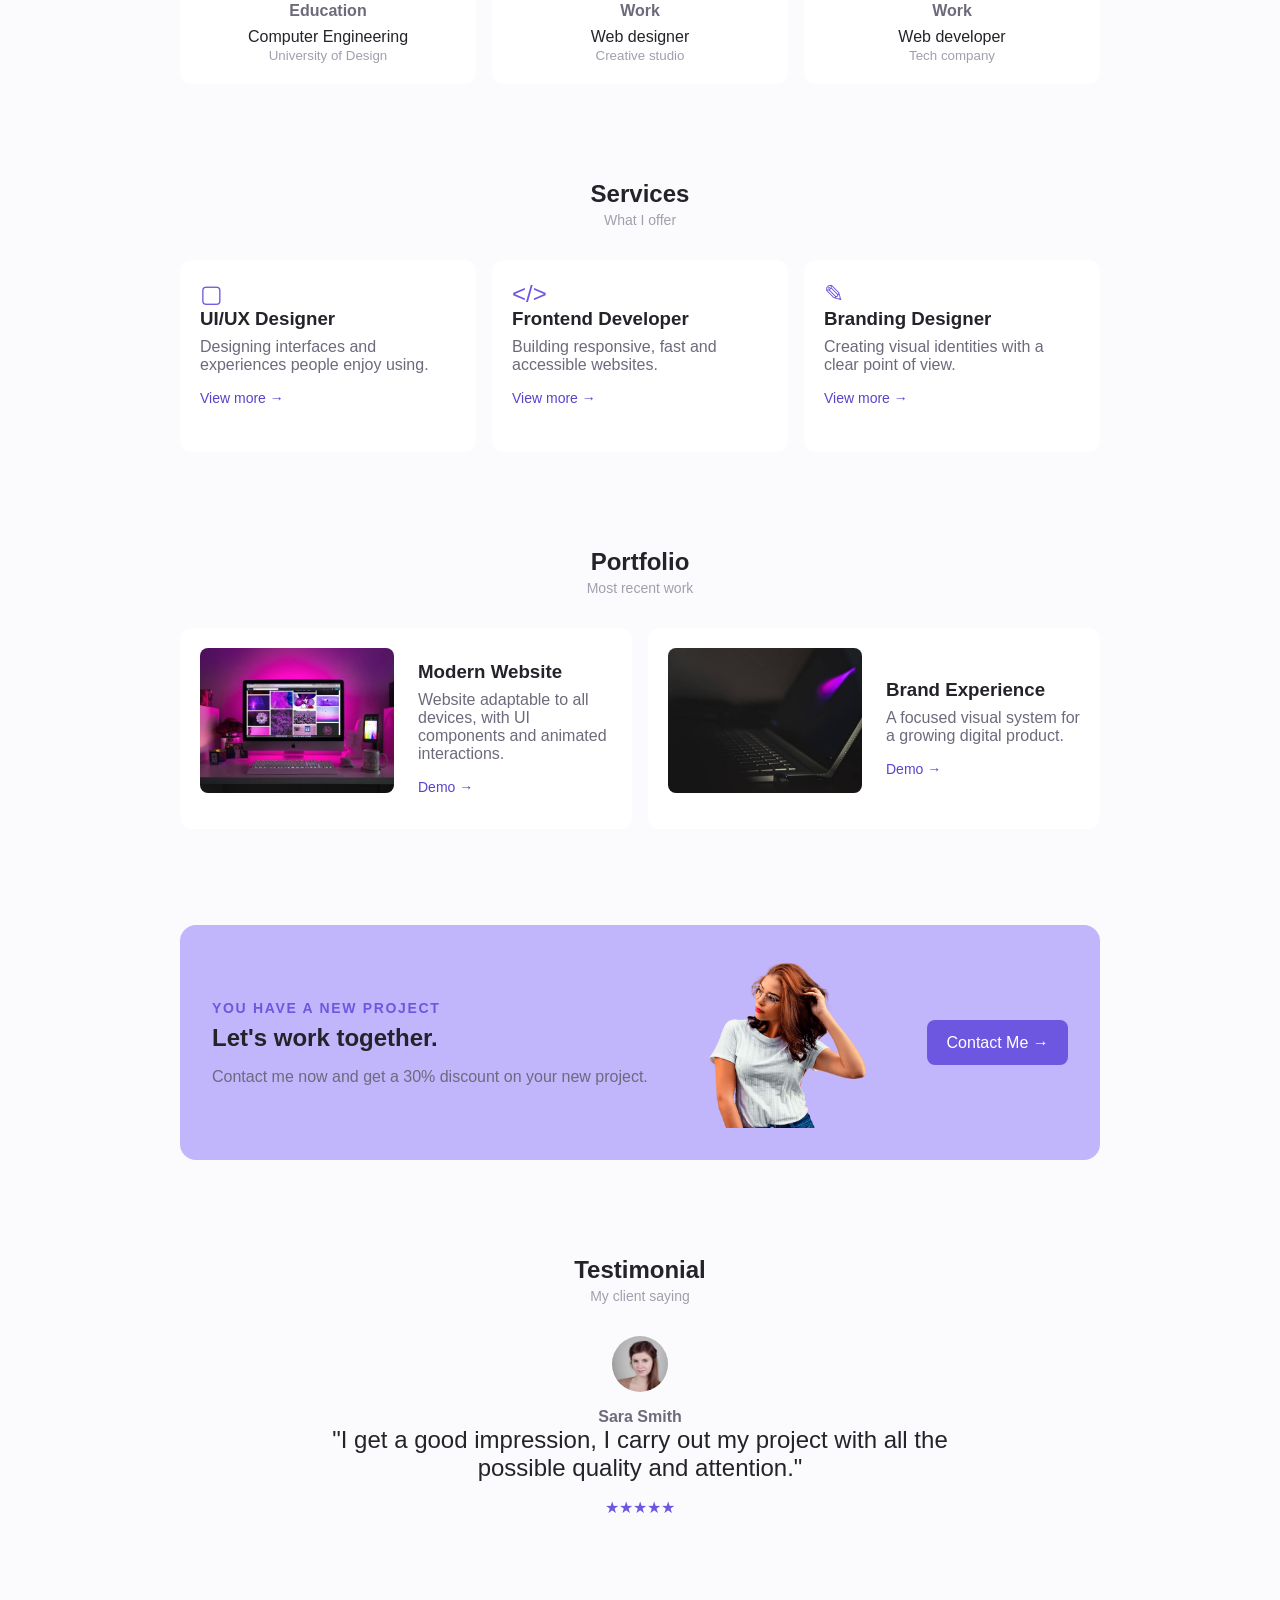
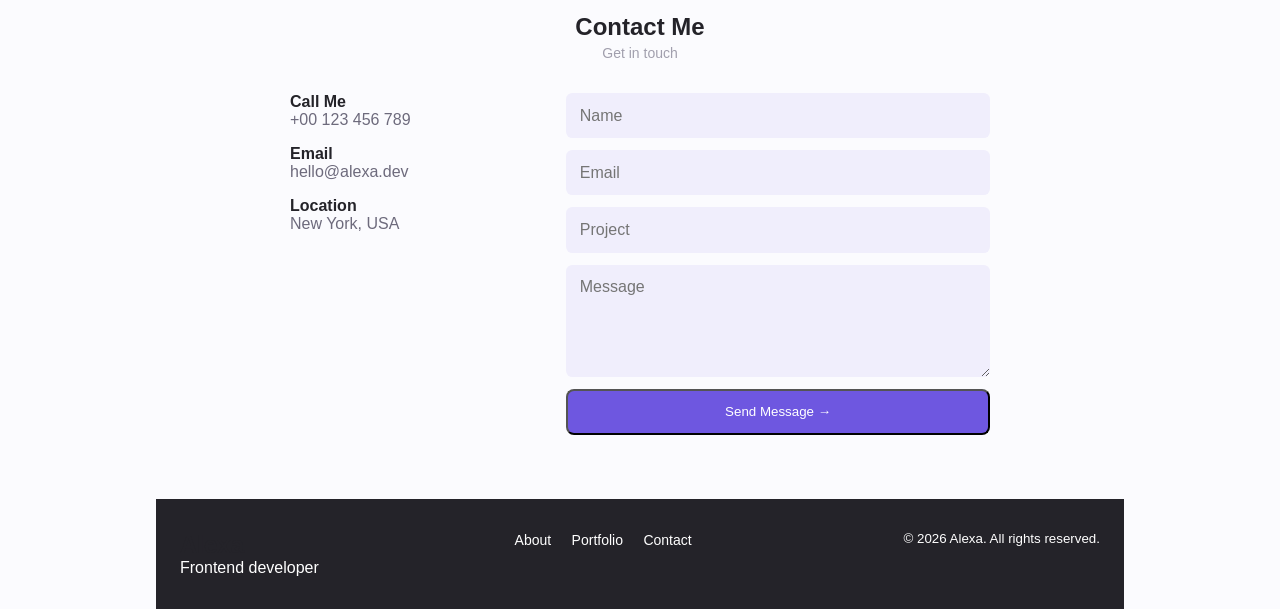
==== commit da1ec1bf: "Format portfolio HTML for readability" ====
--- a/index.html
+++ b/index.html
@@ -8,19 +8,220 @@
     <title>Alexa | Portfolio</title>
 </head>
 <body>
-    <header class="header" id="header"><nav class="nav container"><a class="nav__logo" href="#home">Alexa</a><div class="nav__menu"><a class="active-link" href="#home">Home</a><a href="#about">About</a><a href="#skills">Skills</a><a href="#services">Services</a><a href="#portfolio">Portfolio</a><a href="#contact">Contact</a></div></nav></header>
+    <header class="header" id="header">
+        <nav class="nav container">
+            <a class="nav__logo" href="#home">Alexa</a>
+            <div class="nav__menu">
+                <a class="active-link" href="#home">Home</a>
+                <a href="#about">About</a>
+                <a href="#skills">Skills</a>
+                <a href="#services">Services</a>
+                <a href="#portfolio">Portfolio</a>
+                <a href="#contact">Contact</a>
+            </div>
+        </nav>
+    </header>
+
     <main>
-        <section class="home section" id="home"><div class="container home__content"><div class="home__copy"><p class="eyebrow">Frontend developer</p><h1>Hi, I am Alexa.</h1><p class="intro">High level experience in web design and development knowledge, producing quality work.</p><a class="button" href="#contact">Contact Me <span aria-hidden="true">&#8594;</span></a></div><div class="home__visual"><img class="home__image" src="assets/img/perfil.png" alt="Alexa smiling"></div></div><a class="scroll-link" href="#about">Scroll down <span aria-hidden="true">&#8595;</span></a></section>
-        <section class="about section" id="about"><div class="container section-heading"><h2>About Me</h2><p>My introduction</p></div><div class="container split"><img src="assets/img/about.jpg" alt="Alexa working at a desk"><div class="about__copy"><p>Web developer, with extensive knowledge and years of experience, working in web technologies and UI / UX design, delivering quality work.</p><div class="stats"><strong>08+<small>Years experience</small></strong><strong>20+<small>Completed projects</small></strong><strong>05+<small>Companies worked</small></strong></div><a class="button" href="assets/pdf/Alexa-Cv.pdf">Download CV <span aria-hidden="true">&#8595;</span></a></div></div></section>
-        <section class="skills section" id="skills"><div class="container section-heading"><h2>Skills</h2><p>My technical level</p></div><div class="container skill-columns"><div><h3>Frontend developer</h3><p class="muted">More than 4 years</p><div class="skill"><span>HTML</span><b>90%</b><i style="width:90%"></i></div><div class="skill"><span>CSS</span><b>80%</b><i style="width:80%"></i></div><div class="skill"><span>JavaScript</span><b>60%</b><i style="width:60%"></i></div><div class="skill"><span>React</span><b>85%</b><i style="width:85%"></i></div></div><div><h3>Designer</h3><p class="muted">More than 2 years</p><div class="skill"><span>Figma</span><b>90%</b><i style="width:90%"></i></div><div class="skill"><span>Sketch</span><b>85%</b><i style="width:85%"></i></div><div class="skill"><span>Photoshop</span><b>70%</b><i style="width:70%"></i></div></div></div></section>
-        <section class="qualification section"><div class="container section-heading"><h2>Qualification</h2><p>My personal journey</p></div><div class="container timeline"><div><strong>Education</strong><p>Computer Engineering</p><small>University of Design</small></div><div><strong>Work</strong><p>Web designer</p><small>Creative studio</small></div><div><strong>Work</strong><p>Web developer</p><small>Tech company</small></div></div></section>
-        <section class="services section" id="services"><div class="container section-heading"><h2>Services</h2><p>What I offer</p></div><div class="container service-grid"><article><span class="service-icon">&#9634;</span><h3>UI/UX Designer</h3><p>Designing interfaces and experiences people enjoy using.</p><a href="#contact">View more &#8594;</a></article><article><span class="service-icon">&#60;/&#62;</span><h3>Frontend Developer</h3><p>Building responsive, fast and accessible websites.</p><a href="#contact">View more &#8594;</a></article><article><span class="service-icon">&#9998;</span><h3>Branding Designer</h3><p>Creating visual identities with a clear point of view.</p><a href="#contact">View more &#8594;</a></article></div></section>
-        <section class="portfolio section" id="portfolio"><div class="container section-heading"><h2>Portfolio</h2><p>Most recent work</p></div><div class="container project-grid"><article><img src="assets/img/portfolio1.jpg" alt="Modern website project"><div><h3>Modern Website</h3><p>Website adaptable to all devices, with UI components and animated interactions.</p><a href="#contact">Demo &#8594;</a></div></article><article><img src="assets/img/portfolio2.jpg" alt="Brand design project"><div><h3>Brand Experience</h3><p>A focused visual system for a growing digital product.</p><a href="#contact">Demo &#8594;</a></div></article></div></section>
-        <section class="project section"><div class="container callout"><div><p class="eyebrow">You have a new project</p><h2>Let's work together.</h2><p>Contact me now and get a 30% discount on your new project.</p></div><img src="assets/img/project.png" alt="Alexa holding a laptop"><a class="button" href="#contact">Contact Me <span aria-hidden="true">&#8594;</span></a></div></section>
-        <section class="testimonial section"><div class="container section-heading"><h2>Testimonial</h2><p>My client saying</p></div><div class="container quote"><img src="assets/img/testimonial1.jpg" alt="Sara Smith"><div><strong>Sara Smith</strong><p>"I get a good impression, I carry out my project with all the possible quality and attention."</p><span>★★★★★</span></div></div></section>
-        <section class="contact section" id="contact"><div class="container section-heading"><h2>Contact Me</h2><p>Get in touch</p></div><div class="container contact-layout"><div><p><strong>Call Me</strong><br>+00 123 456 789</p><p><strong>Email</strong><br>hello@alexa.dev</p><p><strong>Location</strong><br>New York, USA</p></div><form><input type="text" placeholder="Name"><input type="email" placeholder="Email"><input type="text" placeholder="Project"><textarea placeholder="Message"></textarea><button class="button" type="submit">Send Message &#8594;</button></form></div></section>
+        <section class="home section" id="home">
+            <div class="container home__content">
+                <div class="home__copy">
+                    <p class="eyebrow">Frontend developer</p>
+                    <h1>Hi, I am Alexa.</h1>
+                    <p class="intro">
+                        High level experience in web design and development knowledge, producing quality work.
+                    </p>
+                    <a class="button" href="#contact">
+                        Contact Me <span aria-hidden="true">&#8594;</span>
+                    </a>
+                </div>
+                <div class="home__visual">
+                    <img class="home__image" src="assets/img/perfil.png" alt="Alexa smiling">
+                </div>
+            </div>
+            <a class="scroll-link" href="#about">
+                Scroll down <span aria-hidden="true">&#8595;</span>
+            </a>
+        </section>
+
+        <section class="about section" id="about">
+            <div class="container section-heading">
+                <h2>About Me</h2>
+                <p>My introduction</p>
+            </div>
+            <div class="container split">
+                <img src="assets/img/about.jpg" alt="Alexa working at a desk">
+                <div class="about__copy">
+                    <p>
+                        Web developer, with extensive knowledge and years of experience, working in web technologies and UI / UX design, delivering quality work.
+                    </p>
+                    <div class="stats">
+                        <strong>08+<small>Years experience</small></strong>
+                        <strong>20+<small>Completed projects</small></strong>
+                        <strong>05+<small>Companies worked</small></strong>
+                    </div>
+                    <a class="button" href="assets/pdf/Alexa-Cv.pdf">
+                        Download CV <span aria-hidden="true">&#8595;</span>
+                    </a>
+                </div>
+            </div>
+        </section>
+
+        <section class="skills section" id="skills">
+            <div class="container section-heading">
+                <h2>Skills</h2>
+                <p>My technical level</p>
+            </div>
+            <div class="container skill-columns">
+                <div>
+                    <h3>Frontend developer</h3>
+                    <p class="muted">More than 4 years</p>
+                    <div class="skill"><span>HTML</span><b>90%</b><i style="width: 90%"></i></div>
+                    <div class="skill"><span>CSS</span><b>80%</b><i style="width: 80%"></i></div>
+                    <div class="skill"><span>JavaScript</span><b>60%</b><i style="width: 60%"></i></div>
+                    <div class="skill"><span>React</span><b>85%</b><i style="width: 85%"></i></div>
+                </div>
+                <div>
+                    <h3>Designer</h3>
+                    <p class="muted">More than 2 years</p>
+                    <div class="skill"><span>Figma</span><b>90%</b><i style="width: 90%"></i></div>
+                    <div class="skill"><span>Sketch</span><b>85%</b><i style="width: 85%"></i></div>
+                    <div class="skill"><span>Photoshop</span><b>70%</b><i style="width: 70%"></i></div>
+                </div>
+            </div>
+        </section>
+
+        <section class="qualification section">
+            <div class="container section-heading">
+                <h2>Qualification</h2>
+                <p>My personal journey</p>
+            </div>
+            <div class="container timeline">
+                <div><strong>Education</strong><p>Computer Engineering</p><small>University of Design</small></div>
+                <div><strong>Work</strong><p>Web designer</p><small>Creative studio</small></div>
+                <div><strong>Work</strong><p>Web developer</p><small>Tech company</small></div>
+            </div>
+        </section>
+
+        <section class="services section" id="services">
+            <div class="container section-heading">
+                <h2>Services</h2>
+                <p>What I offer</p>
+            </div>
+            <div class="container service-grid">
+                <article>
+                    <span class="service-icon">&#9634;</span>
+                    <h3>UI/UX Designer</h3>
+                    <p>Designing interfaces and experiences people enjoy using.</p>
+                    <a href="#contact">View more &#8594;</a>
+                </article>
+                <article>
+                    <span class="service-icon">&#60;/&#62;</span>
+                    <h3>Frontend Developer</h3>
+                    <p>Building responsive, fast and accessible websites.</p>
+                    <a href="#contact">View more &#8594;</a>
+                </article>
+                <article>
+                    <span class="service-icon">&#9998;</span>
+                    <h3>Branding Designer</h3>
+                    <p>Creating visual identities with a clear point of view.</p>
+                    <a href="#contact">View more &#8594;</a>
+                </article>
+            </div>
+        </section>
+
+        <section class="portfolio section" id="portfolio">
+            <div class="container section-heading">
+                <h2>Portfolio</h2>
+                <p>Most recent work</p>
+            </div>
+            <div class="container project-grid">
+                <article>
+                    <img src="assets/img/portfolio1.jpg" alt="Modern website project">
+                    <div>
+                        <h3>Modern Website</h3>
+                        <p>Website adaptable to all devices, with UI components and animated interactions.</p>
+                        <a href="#contact">Demo &#8594;</a>
+                    </div>
+                </article>
+                <article>
+                    <img src="assets/img/portfolio2.jpg" alt="Brand design project">
+                    <div>
+                        <h3>Brand Experience</h3>
+                        <p>A focused visual system for a growing digital product.</p>
+                        <a href="#contact">Demo &#8594;</a>
+                    </div>
+                </article>
+            </div>
+        </section>
+
+        <section class="project section">
+            <div class="container callout">
+                <div>
+                    <p class="eyebrow">You have a new project</p>
+                    <h2>Let's work together.</h2>
+                    <p>Contact me now and get a 30% discount on your new project.</p>
+                </div>
+                <img src="assets/img/project.png" alt="Alexa holding a laptop">
+                <a class="button" href="#contact">
+                    Contact Me <span aria-hidden="true">&#8594;</span>
+                </a>
+            </div>
+        </section>
+
+        <section class="testimonial section">
+            <div class="container section-heading">
+                <h2>Testimonial</h2>
+                <p>My client saying</p>
+            </div>
+            <div class="container quote">
+                <img src="assets/img/testimonial1.jpg" alt="Sara Smith">
+                <div>
+                    <strong>Sara Smith</strong>
+                    <p>"I get a good impression, I carry out my project with all the possible quality and attention."</p>
+                    <span>★★★★★</span>
+                </div>
+            </div>
+        </section>
+
+        <section class="contact section" id="contact">
+            <div class="container section-heading">
+                <h2>Contact Me</h2>
+                <p>Get in touch</p>
+            </div>
+            <div class="container contact-layout">
+                <div>
+                    <p><strong>Call Me</strong><br>+00 123 456 789</p>
+                    <p><strong>Email</strong><br>hello@alexa.dev</p>
+                    <p><strong>Location</strong><br>New York, USA</p>
+                </div>
+                <form>
+                    <input type="text" placeholder="Name">
+                    <input type="email" placeholder="Email">
+                    <input type="text" placeholder="Project">
+                    <textarea placeholder="Message"></textarea>
+                    <button class="button" type="submit">Send Message &#8594;</button>
+                </form>
+            </div>
+        </section>
     </main>
-    <footer class="footer"><div class="container"><div><h2>Alexa</h2><p>Frontend developer</p></div><div><a href="#about">About</a><a href="#portfolio">Portfolio</a><a href="#contact">Contact</a></div><small>&copy; 2026 Alexa. All rights reserved.</small></div></footer>
-    <script src="assets/js/swiper-bundle.min.js"></script><script src="assets/js/main.js"></script>
+
+    <footer class="footer">
+        <div class="container">
+            <div>
+                <h2>Alexa</h2>
+                <p>Frontend developer</p>
+            </div>
+            <div>
+                <a href="#about">About</a>
+                <a href="#portfolio">Portfolio</a>
+                <a href="#contact">Contact</a>
+            </div>
+            <small>&copy; 2026 Alexa. All rights reserved.</small>
+        </div>
+    </footer>
+
+    <script src="assets/js/swiper-bundle.min.js"></script>
+    <script src="assets/js/main.js"></script>
 </body>
 </html>
--- a/assets/css/styles.css
+++ b/assets/css/styles.css
@@ -87,7 +87,9 @@
 }
 
 body {
-  margin: 0 0 var(--header-height) 0;
+  width: 100%;
+  max-width: 968px;
+  margin: 0 auto;
   font-family: var(--body-font);
   font-size: var(--normal-font-size);
   background-color: var(--body-color);
@@ -135,9 +137,10 @@
 
 /*==================== LAYOUT ====================*/
 .container {
-  max-width: 768px;
-  margin-left: var(--mb-1-5);
-  margin-right: var(--mb-1-5);
+  width: calc(100% - 3rem);
+  max-width: 968px;
+  margin-left: auto;
+  margin-right: auto;
 }
 
 .grid {
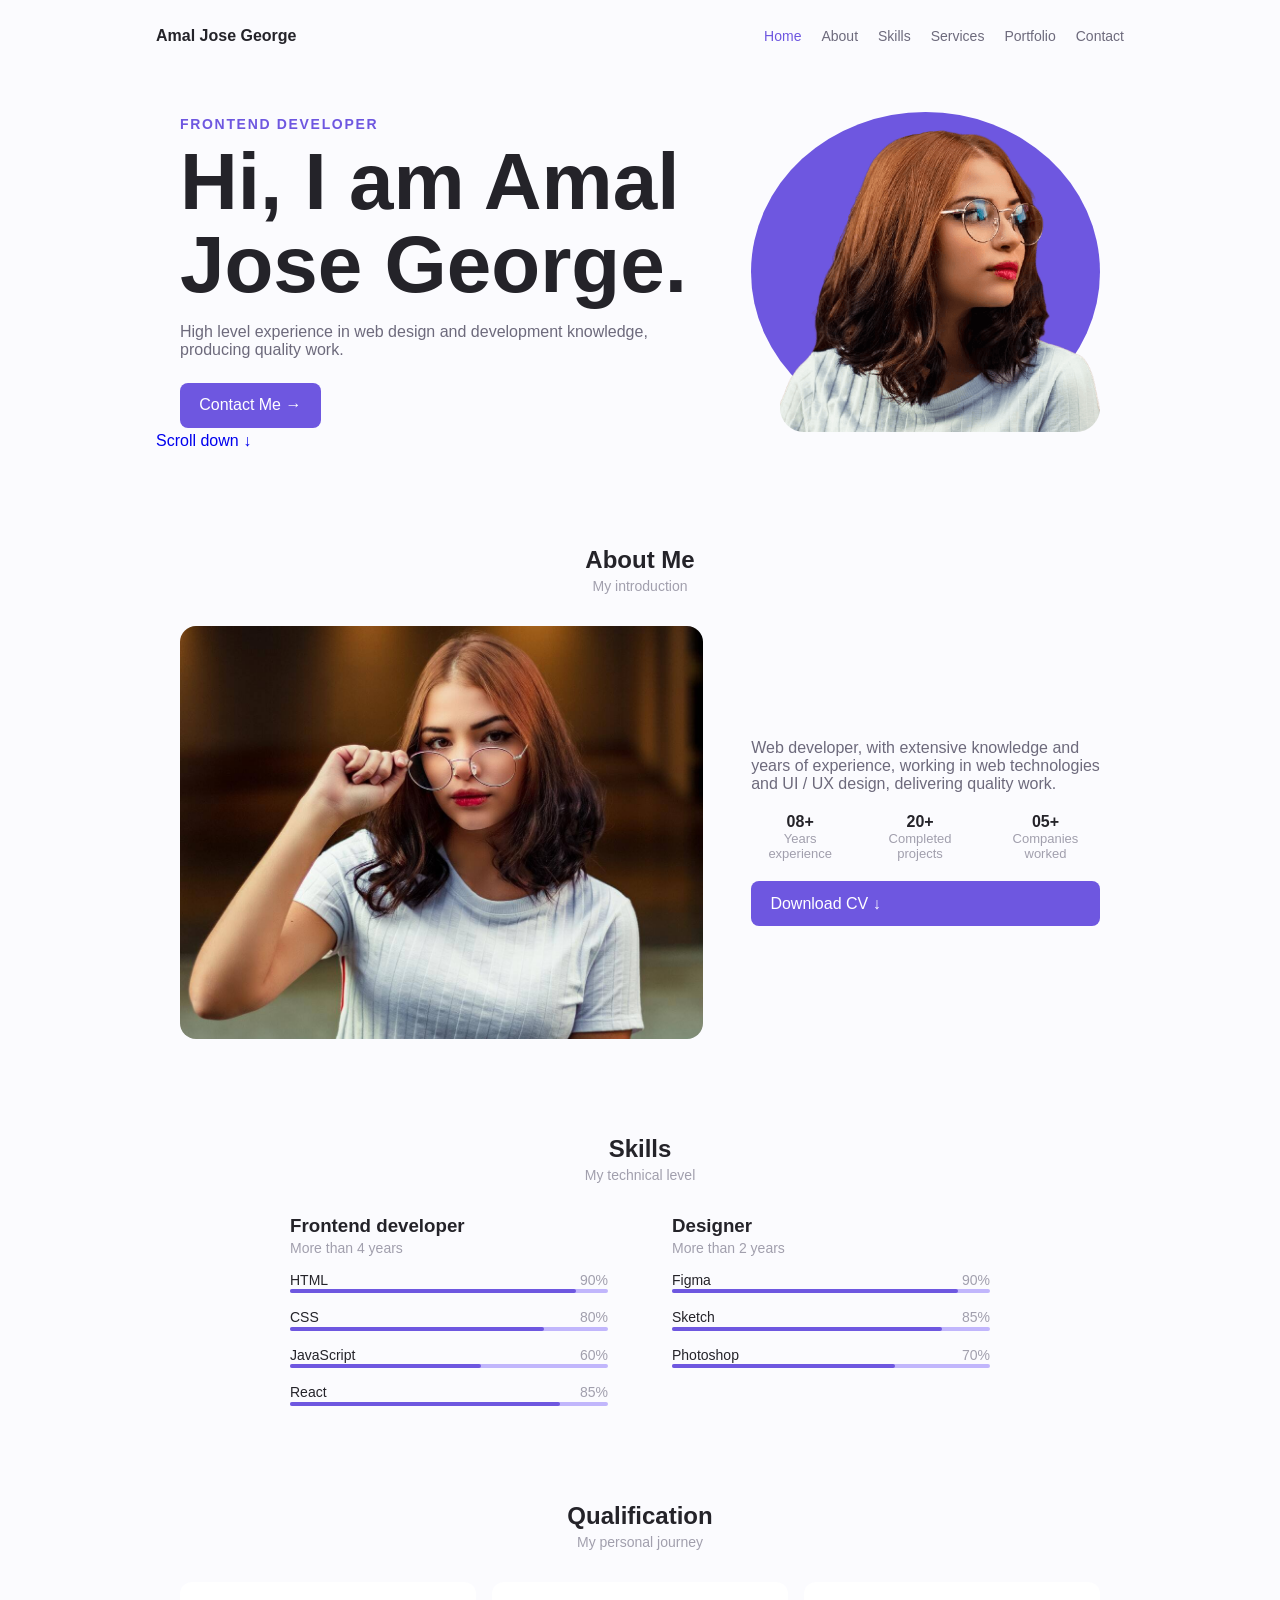
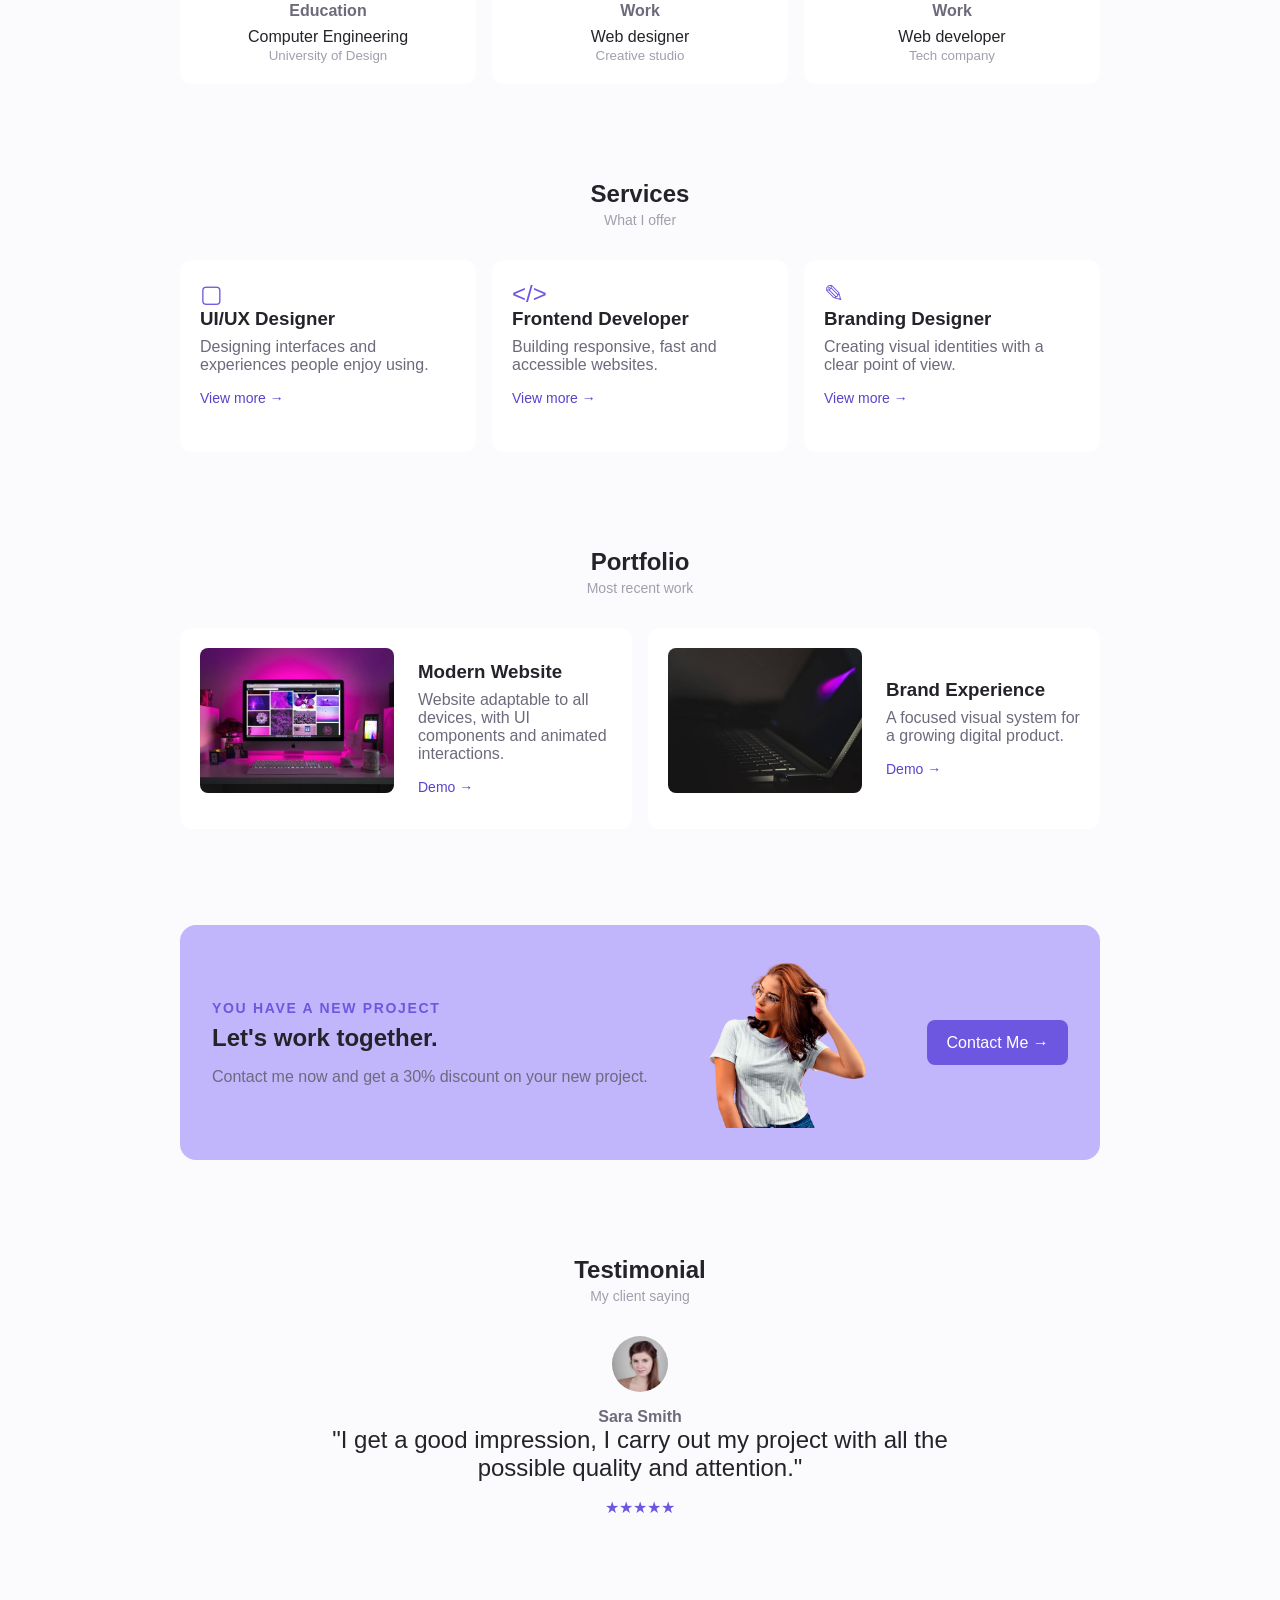
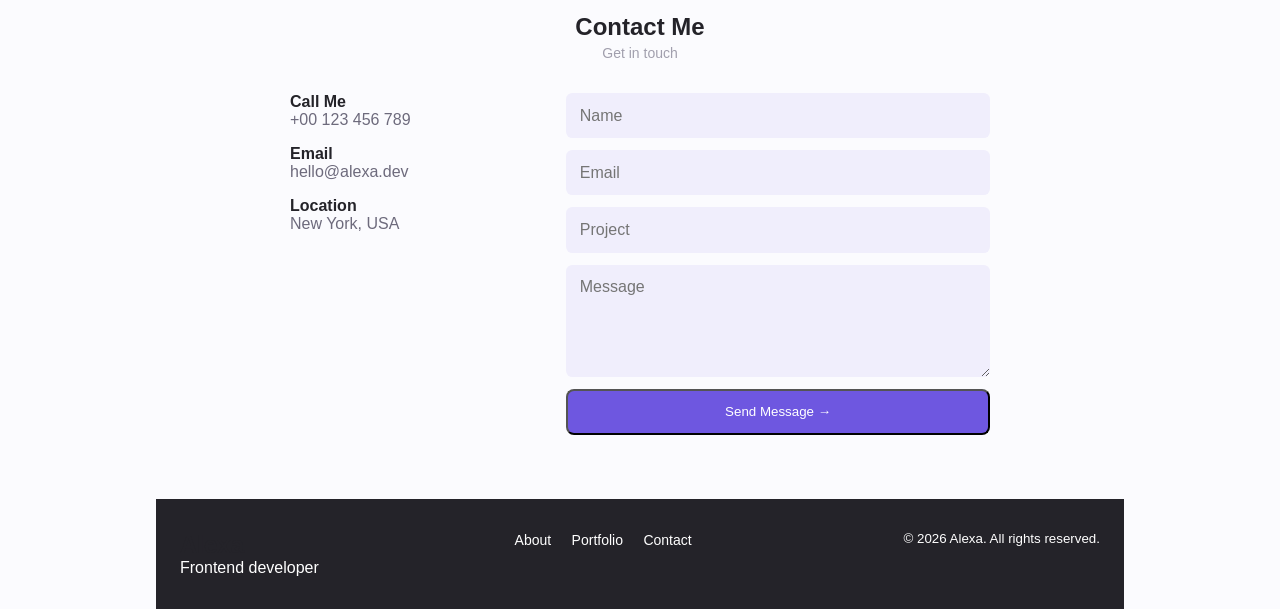
==== commit 8b946a13: "Format portfolio HTML for readability" ====
--- a/index.html
+++ b/index.html
@@ -3,14 +3,22 @@
 <head>
     <meta charset="UTF-8">
     <meta name="viewport" content="width=device-width, initial-scale=1.0">
+
+    <!--==================== UNICONS ====================-->
+    <link rel="stylesheet" href="https://unicons.iconscout.com/release/v4.0.0/css/line.css">    
+    
+    <!--==================== SWIPER CSS ====================-->
     <link rel="stylesheet" href="assets/css/swiper-bundle.min.css">
+    <!--==================== CSS ====================-->
     <link rel="stylesheet" href="assets/css/styles.css">
-    <title>Alexa | Portfolio</title>
+    <title>Amal Jose George | Portfolio</title>
 </head>
 <body>
+    <!--==================== HEADER ====================-->
     <header class="header" id="header">
+        <!--==================== NAVIGATION ====================-->
         <nav class="nav container">
-            <a class="nav__logo" href="#home">Alexa</a>
+            <a class="nav__logo" href="#home">Amal Jose George</a>
             <div class="nav__menu">
                 <a class="active-link" href="#home">Home</a>
                 <a href="#about">About</a>
@@ -22,12 +30,14 @@
         </nav>
     </header>
 
+    <!--==================== MAIN ====================-->
     <main>
+        <!--==================== HOME ====================-->
         <section class="home section" id="home">
             <div class="container home__content">
                 <div class="home__copy">
                     <p class="eyebrow">Frontend developer</p>
-                    <h1>Hi, I am Alexa.</h1>
+                    <h1>Hi, I am Amal Jose George.</h1>
                     <p class="intro">
                         High level experience in web design and development knowledge, producing quality work.
                     </p>
@@ -36,7 +46,7 @@
                     </a>
                 </div>
                 <div class="home__visual">
-                    <img class="home__image" src="assets/img/perfil.png" alt="Alexa smiling">
+                    <img class="home__image" src="assets/img/perfil.png" alt="Amal Jose George">
                 </div>
             </div>
             <a class="scroll-link" href="#about">
@@ -44,6 +54,7 @@
             </a>
         </section>
 
+        <!--==================== ABOUT ====================-->
         <section class="about section" id="about">
             <div class="container section-heading">
                 <h2>About Me</h2>
@@ -67,6 +78,7 @@
             </div>
         </section>
 
+        <!--==================== SKILLS ====================-->
         <section class="skills section" id="skills">
             <div class="container section-heading">
                 <h2>Skills</h2>
@@ -91,6 +103,7 @@
             </div>
         </section>
 
+        <!--==================== QUALIFICATION ====================-->
         <section class="qualification section">
             <div class="container section-heading">
                 <h2>Qualification</h2>
@@ -103,6 +116,7 @@
             </div>
         </section>
 
+        <!--==================== SERVICES ====================-->
         <section class="services section" id="services">
             <div class="container section-heading">
                 <h2>Services</h2>
@@ -130,6 +144,7 @@
             </div>
         </section>
 
+        <!--==================== PORTFOLIO ====================-->
         <section class="portfolio section" id="portfolio">
             <div class="container section-heading">
                 <h2>Portfolio</h2>
@@ -155,6 +170,7 @@
             </div>
         </section>
 
+        <!--==================== PROJECT IN MIND ====================-->
         <section class="project section">
             <div class="container callout">
                 <div>
@@ -169,6 +185,7 @@
             </div>
         </section>
 
+        <!--==================== TESTIMONIAL ====================-->
         <section class="testimonial section">
             <div class="container section-heading">
                 <h2>Testimonial</h2>
@@ -184,6 +201,7 @@
             </div>
         </section>
 
+        <!--==================== CONTACT ME ====================-->
         <section class="contact section" id="contact">
             <div class="container section-heading">
                 <h2>Contact Me</h2>
@@ -206,6 +224,7 @@
         </section>
     </main>
 
+    <!--==================== FOOTER ====================-->
     <footer class="footer">
         <div class="container">
             <div>
@@ -221,7 +240,9 @@
         </div>
     </footer>
 
+    <!--==================== SWIPER JS ====================-->
     <script src="assets/js/swiper-bundle.min.js"></script>
+    <!--==================== MAIN JS ====================-->
     <script src="assets/js/main.js"></script>
 </body>
 </html>
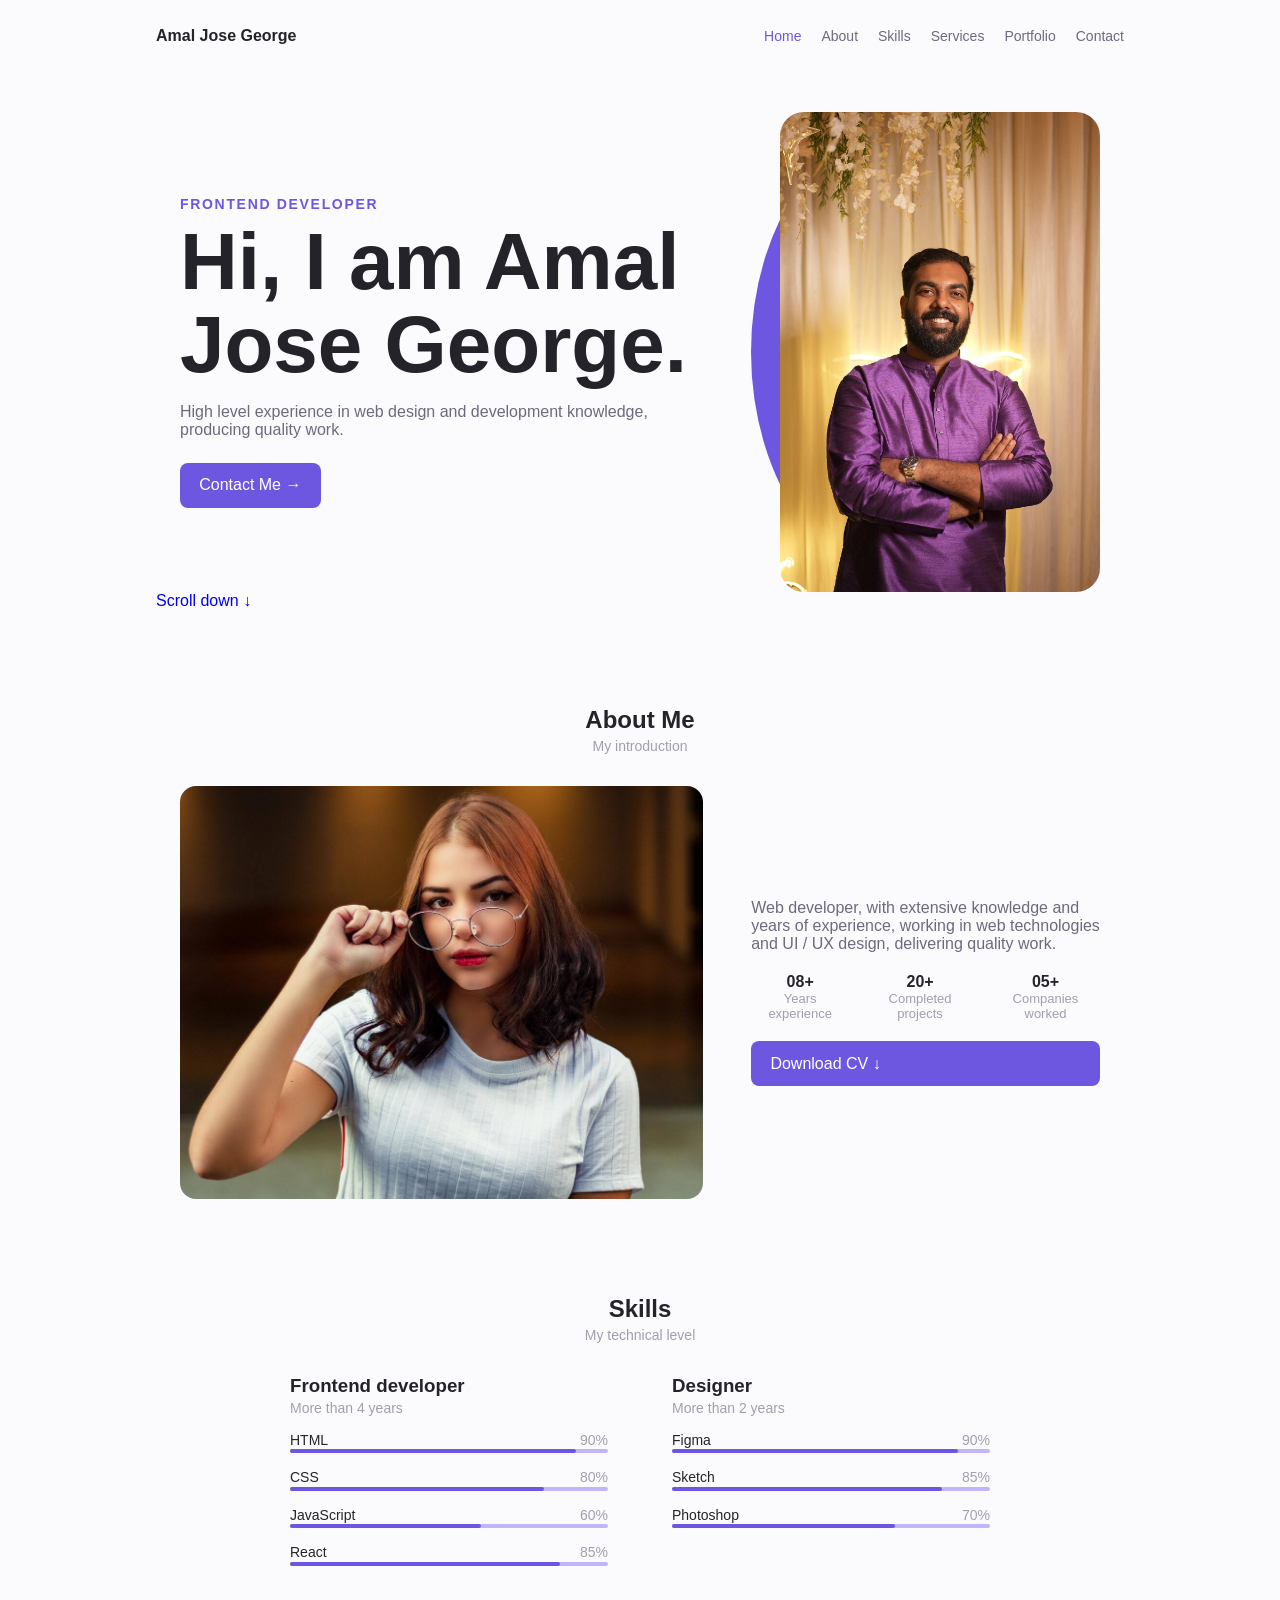
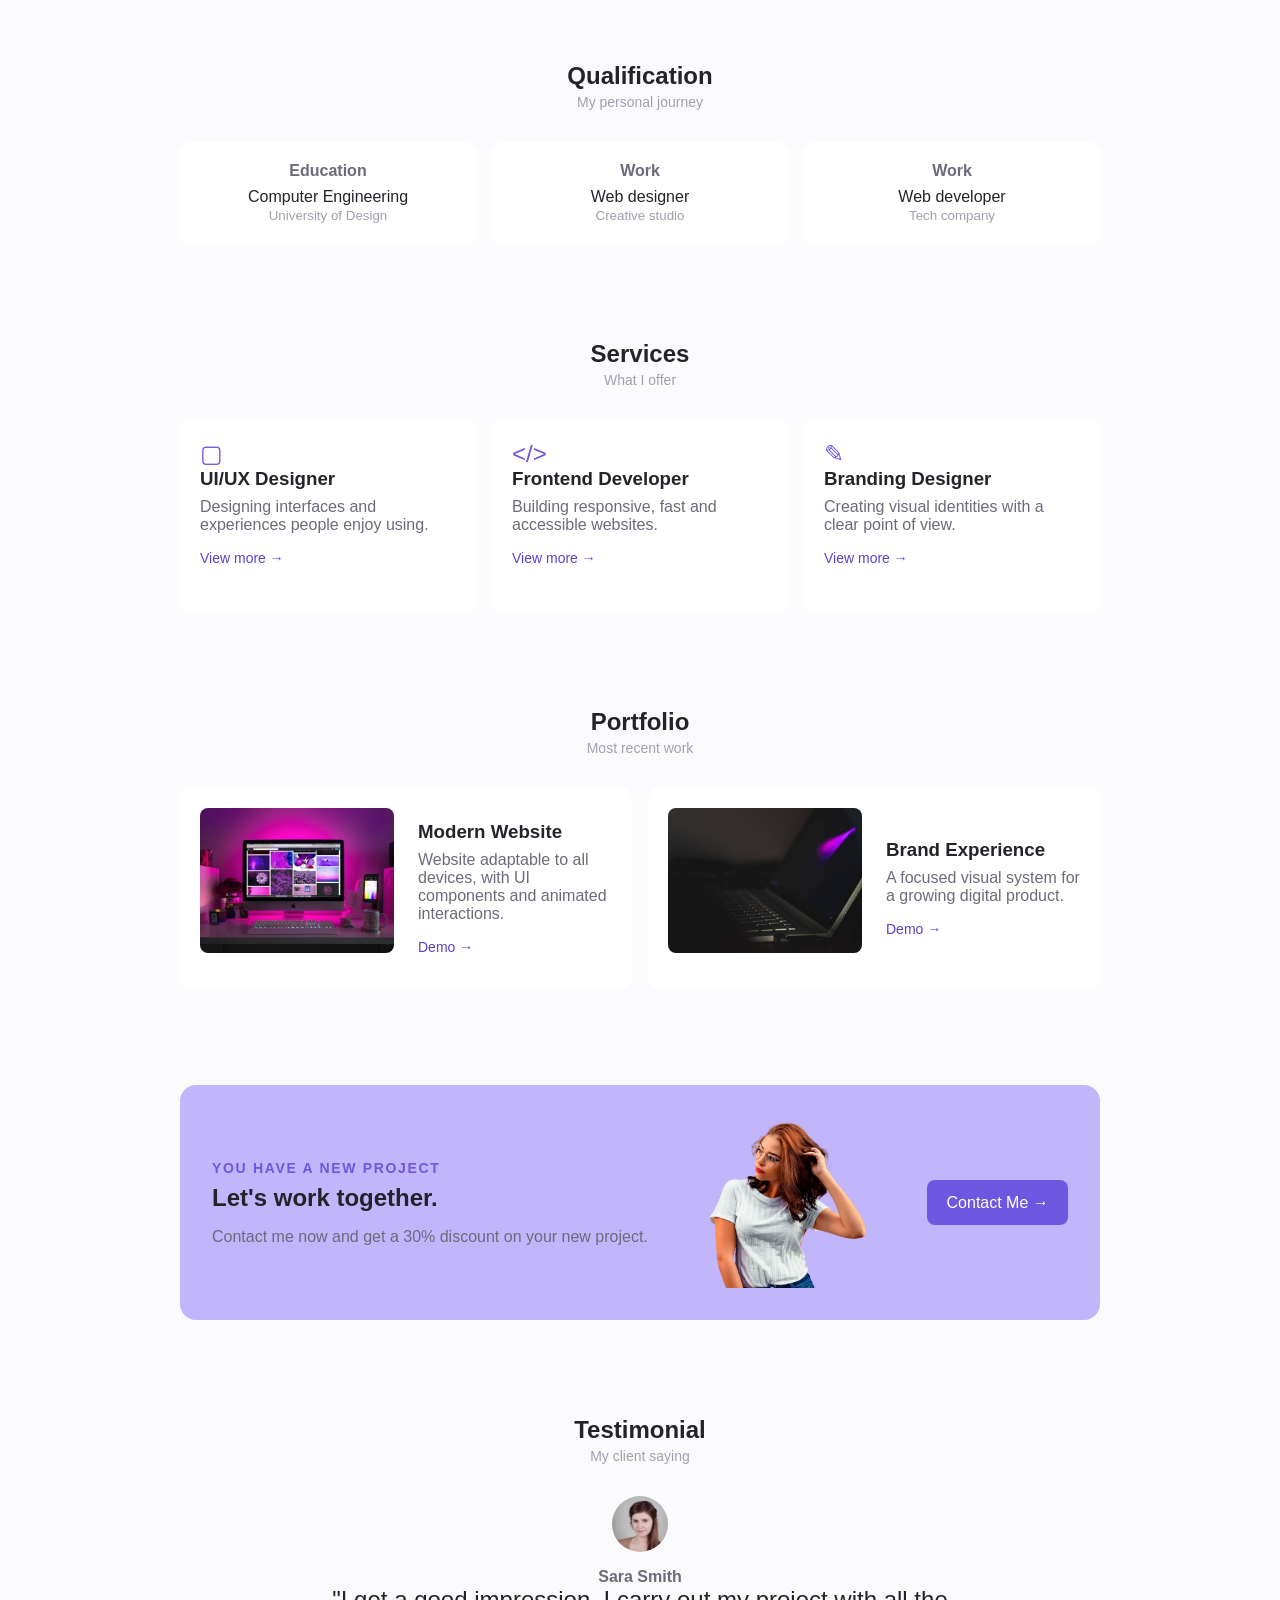
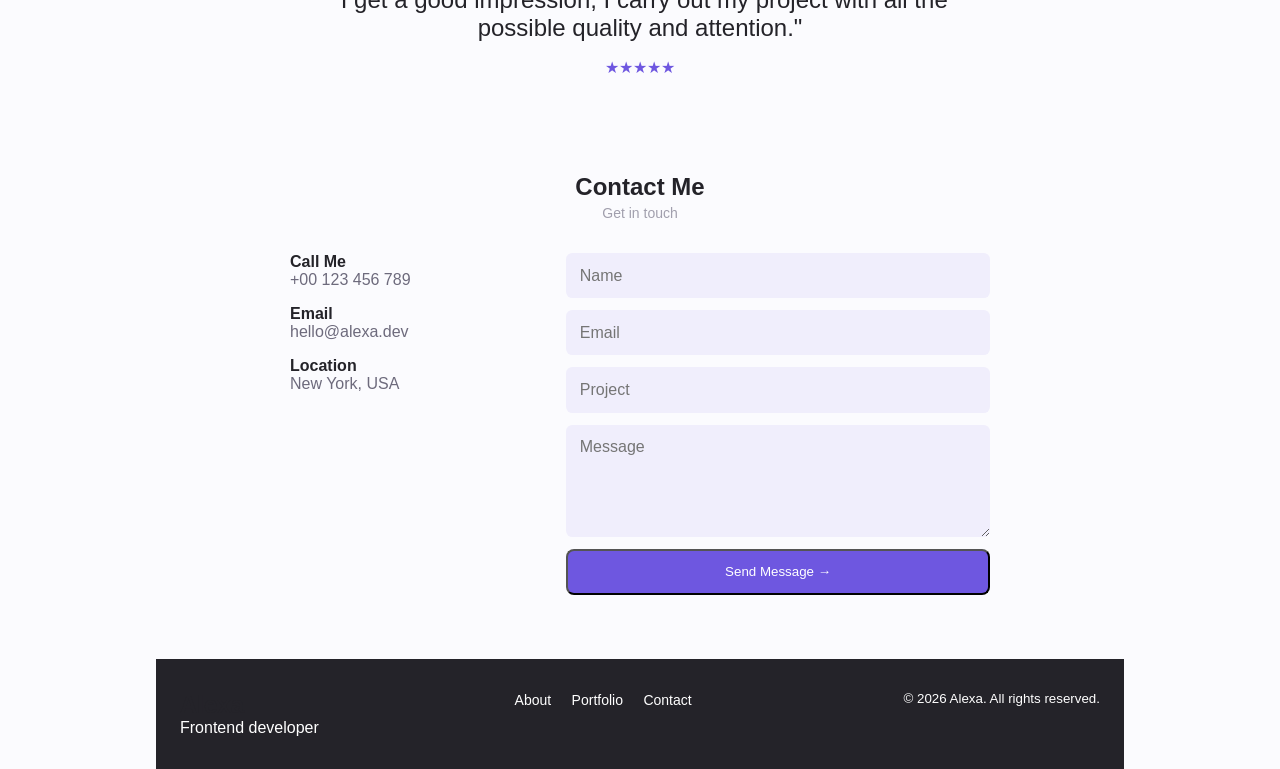
==== commit fd251b38: "changed profile image from png to jpeg" ====
--- a/index.html
+++ b/index.html
@@ -46,7 +46,7 @@
                     </a>
                 </div>
                 <div class="home__visual">
-                    <img class="home__image" src="assets/img/perfil.png" alt="Amal Jose George">
+                    <img class="home__image" src="assets/img/perfil.jpeg" alt="Amal Jose George">
                 </div>
             </div>
             <a class="scroll-link" href="#about">
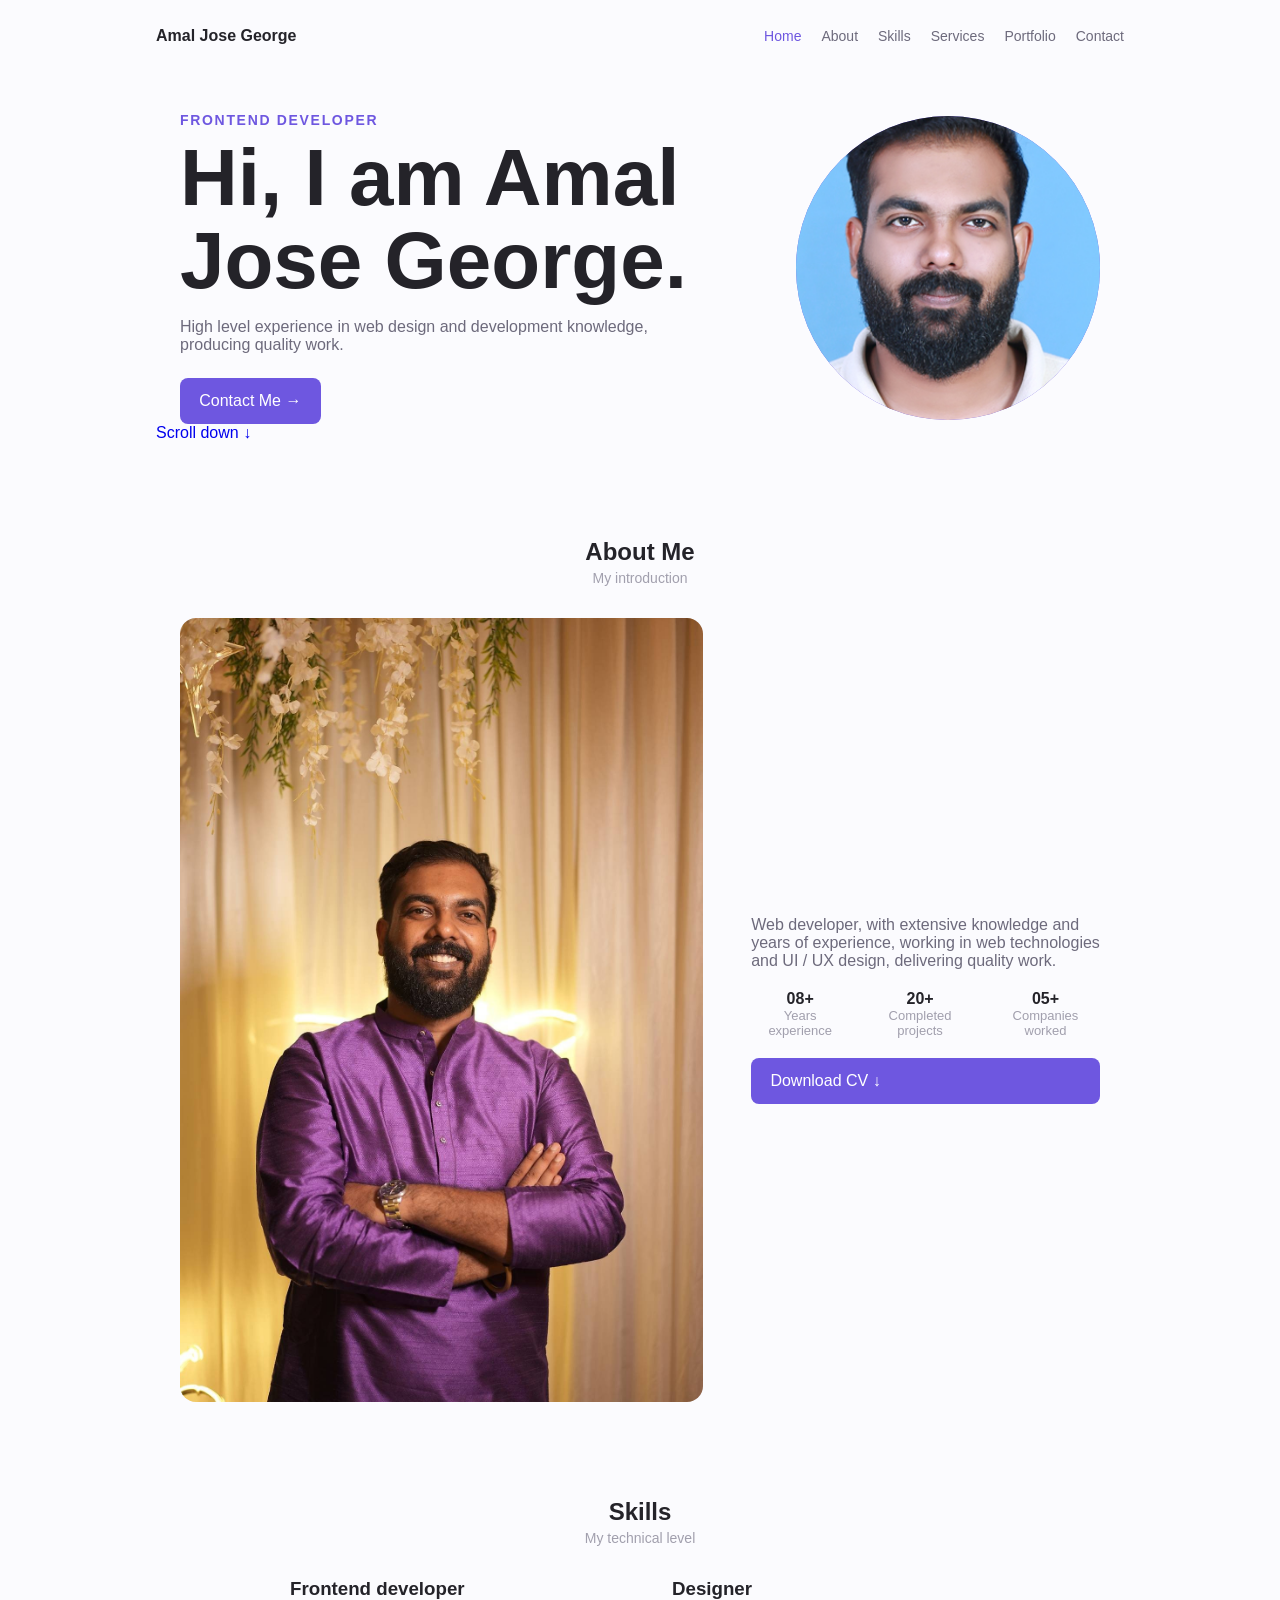
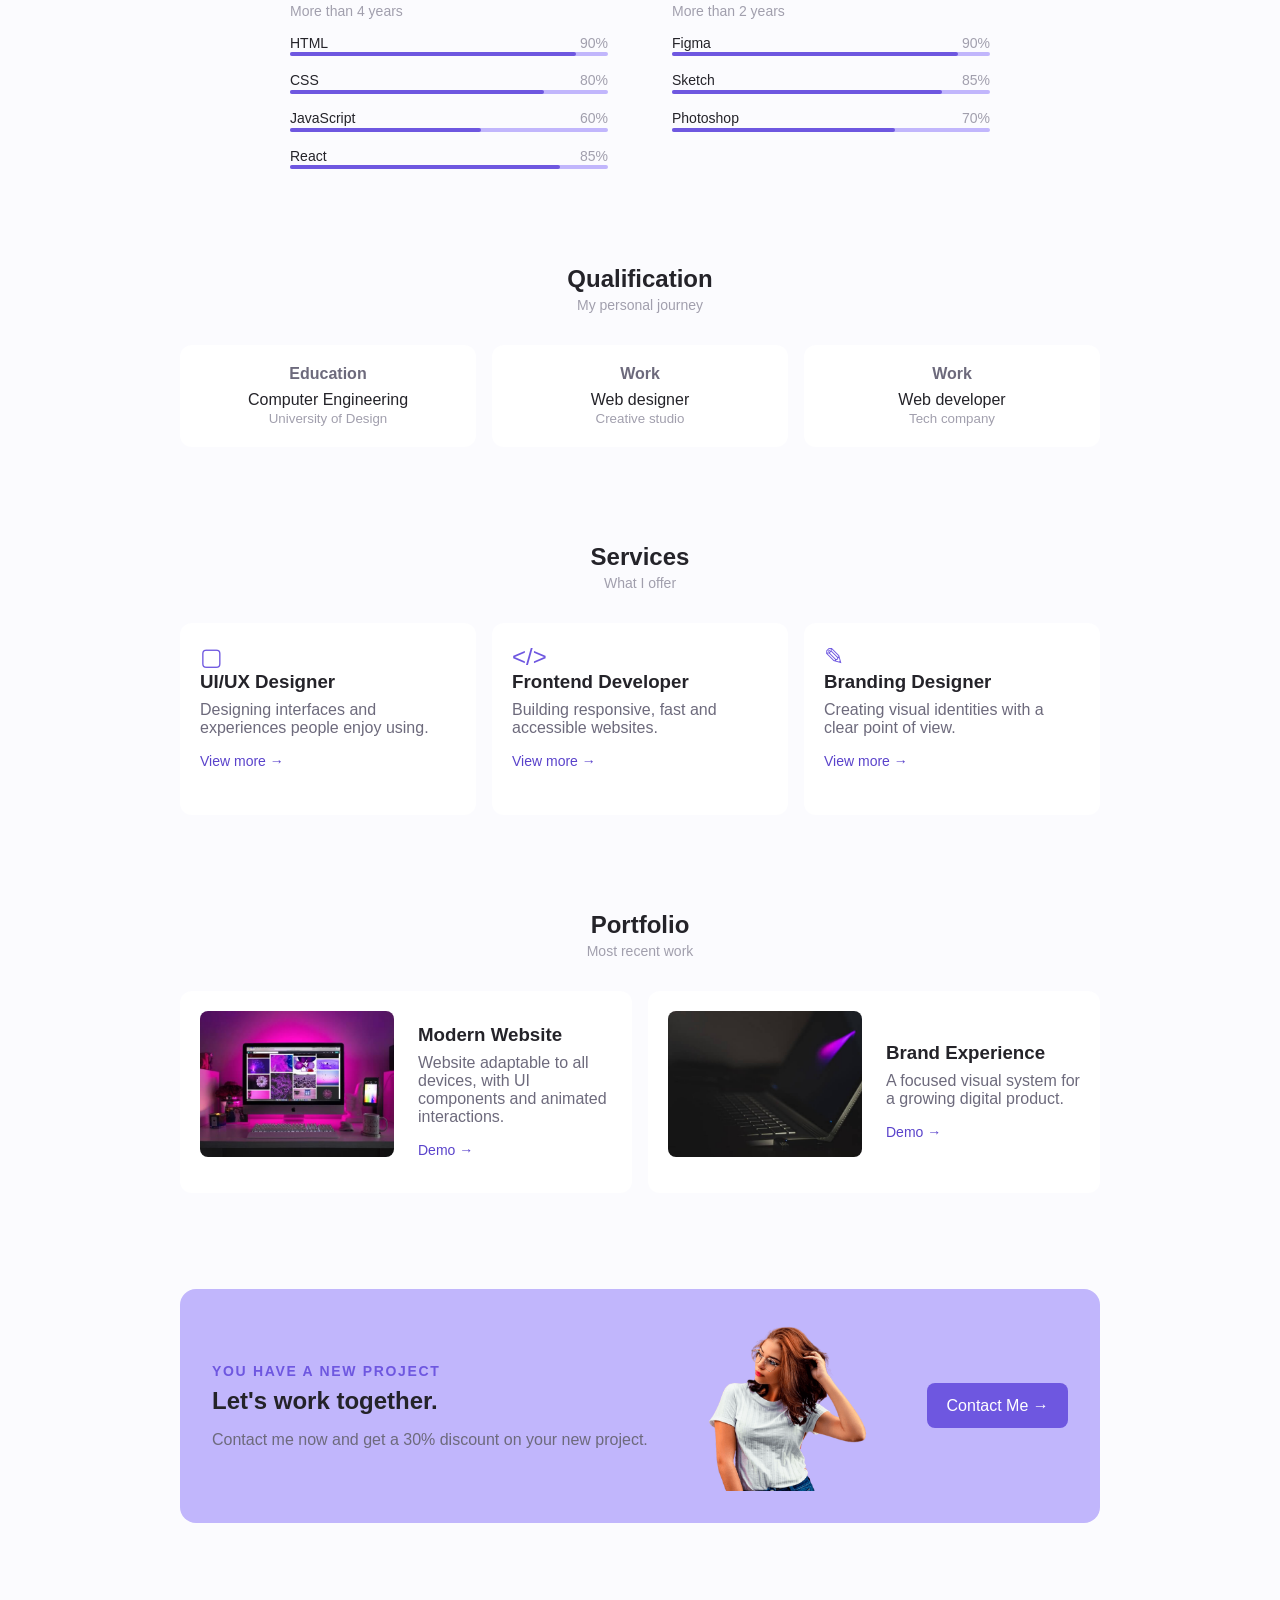
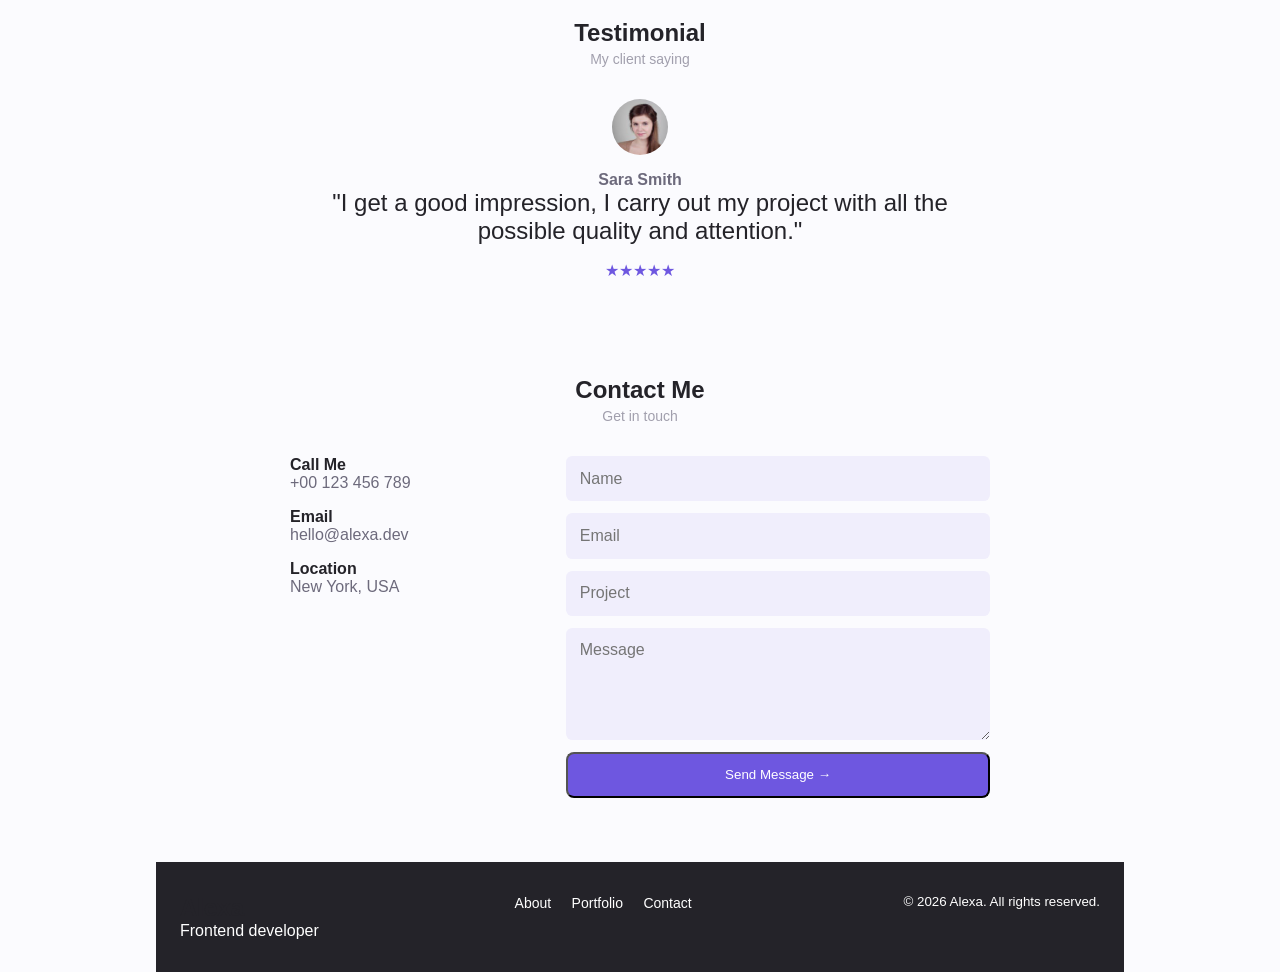
==== commit c4b7c2cb: "Fix profile and about image paths" ====
--- a/index.html
+++ b/index.html
@@ -46,7 +46,7 @@
                     </a>
                 </div>
                 <div class="home__visual">
-                    <img class="home__image" src="assets/img/perfil.jpeg" alt="Amal Jose George">
+                    <img class="home__image" src="assets/img/perfil.jpg" alt="Amal Jose George">
                 </div>
             </div>
             <a class="scroll-link" href="#about">
@@ -61,7 +61,7 @@
                 <p>My introduction</p>
             </div>
             <div class="container split">
-                <img src="assets/img/about.jpg" alt="Alexa working at a desk">
+                <img src="assets/img/about.jpeg" alt="Amal Jose George">
                 <div class="about__copy">
                     <p>
                         Web developer, with extensive knowledge and years of experience, working in web technologies and UI / UX design, delivering quality work.
--- a/assets/css/styles.css
+++ b/assets/css/styles.css
@@ -164,11 +164,26 @@
 .nav__menu .active-link { color: var(--first-color); }
 .home { padding-top: 7rem; }
 .home__content, .split { display: grid; grid-template-columns: 1.2fr .8fr; align-items: center; gap: 3rem; }
-.home__visual { display: grid; place-items: center; min-height: 19rem; border-radius: 50%; background: var(--first-color); }
+.home__visual {
+  width: min(100%, 19rem);
+  aspect-ratio: 1;
+  display: grid;
+  place-items: center;
+  overflow: hidden;
+  border-radius: 50%;
+  background: var(--first-color);
+  justify-self: end;
+}
 .home h1 { max-width: 12ch; font-size: clamp(2.5rem, 7vw, 5rem); line-height: 1.04; margin: .5rem 0 1rem; }
 .intro { max-width: 34rem; margin-bottom: 1.5rem; }
 .eyebrow { color: var(--first-color); font-size: var(--small-font-size); font-weight: var(--font-semi-bold); text-transform: uppercase; letter-spacing: .12em; }
-.home__image { width: min(100%, 20rem); justify-self: end; border-radius: 1.5rem; }
+.home__image {
+  width: 100%;
+  height: 100%;
+  object-fit: cover;
+  object-position: center 62%;
+  transform: scale(1.25);
+}
 .button { display: inline-block; padding: .85rem 1.2rem; border-radius: .5rem; color: #fff; background: var(--first-color); font-weight: var(--font-medium); }
 .split img { width: 100%; border-radius: 1rem; }
 .section-heading { text-align: center; margin-bottom: 2rem; }
@@ -221,7 +236,7 @@
 @media screen and (max-width: 767px) {
   .nav__menu { gap: .75rem; }
   .home__content, .split { grid-template-columns: 1fr; }
-  .home__image { justify-self: start; max-width: 16rem; }
+  .home__visual { justify-self: center; max-width: 19rem; }
   .skill-columns, .timeline, .service-grid, .project-grid, .contact-layout { grid-template-columns: 1fr; }
   .project-grid article { grid-template-columns: 1fr; }
   .callout { display: block; }
